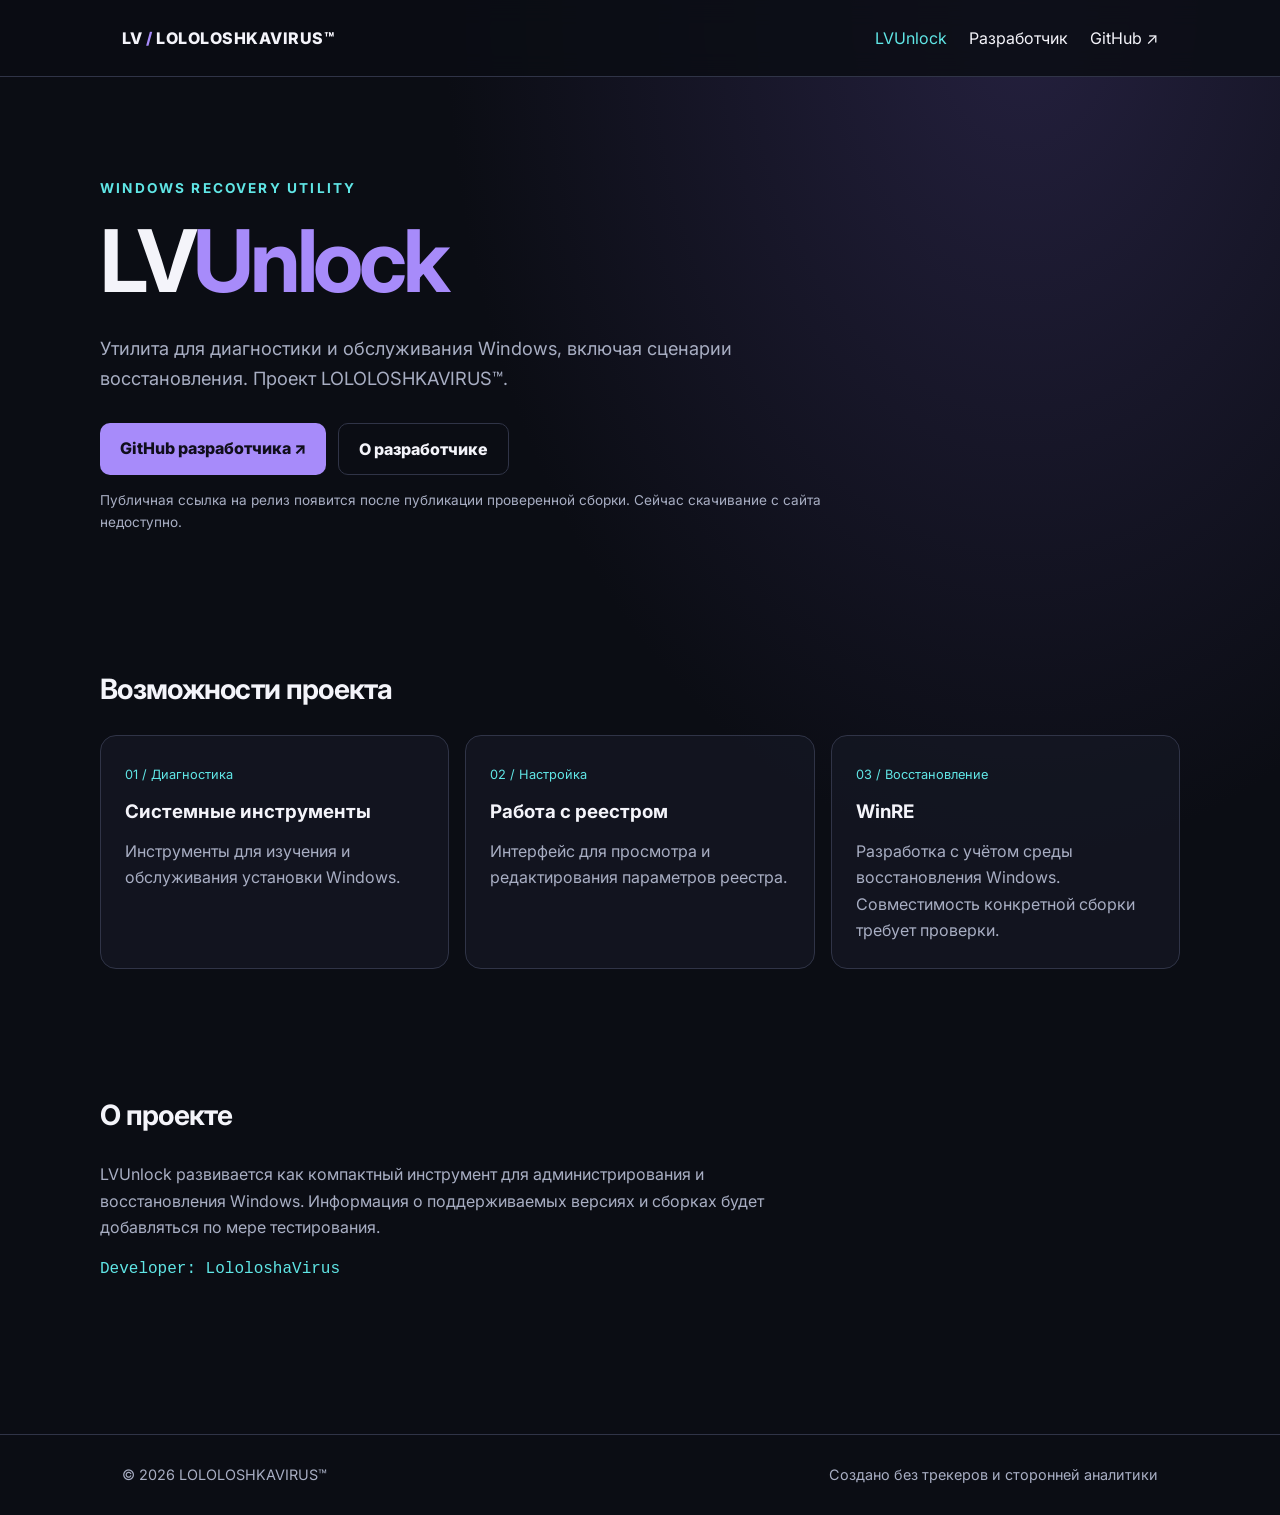
==== index.html @ 07892c02 "Add files via upload" ====
<!doctype html><html lang="ru"><head><meta charset="utf-8"><meta name="viewport" content="width=device-width,initial-scale=1"><meta name="theme-color" content="#0b0d14"><meta name="description" content="LOLOLOSHKAVIRUS — разработка программного обеспечения и LVUnlock"><title>LVUnlock — LOLOLOSHKAVIRUS™</title><link rel="stylesheet" href="./assets/style.css"></head><body><header class="top"><div class="wrap nav"><a class="brand" href="./index.html">LV<span> / </span>LOLOLOSHKAVIRUS™</a><nav aria-label="Основная навигация"><a href="./index.html" aria-current="page">LVUnlock</a><a href="./developer.html" >Разработчик</a><a href="https://github.com/lololoshkavirus" target="_blank" rel="noopener noreferrer">GitHub ↗</a></nav></div></header><main><section class="wrap hero"><div class="eyebrow">Windows recovery utility</div><h1>LV<span>Unlock</span></h1><p class="lead">Утилита для диагностики и обслуживания Windows, включая сценарии восстановления. Проект LOLOLOSHKAVIRUS™.</p><div class="actions"><a class="btn" href="https://github.com/lololoshkavirus" target="_blank" rel="noopener noreferrer">GitHub разработчика ↗</a><a class="btn secondary" href="./developer.html">О разработчике</a></div><p class="small">Публичная ссылка на релиз появится после публикации проверенной сборки. Сейчас скачивание с сайта недоступно.</p></section><section class="wrap section"><h2>Возможности проекта</h2><div class="grid"><article class="card"><span class="status">01 / Диагностика</span><h3>Системные инструменты</h3><p>Инструменты для изучения и обслуживания установки Windows.</p></article><article class="card"><span class="status">02 / Настройка</span><h3>Работа с реестром</h3><p>Интерфейс для просмотра и редактирования параметров реестра.</p></article><article class="card"><span class="status">03 / Восстановление</span><h3>WinRE</h3><p>Разработка с учётом среды восстановления Windows. Совместимость конкретной сборки требует проверки.</p></article></div></section><section class="wrap section"><h2>О проекте</h2><p>LVUnlock развивается как компактный инструмент для администрирования и восстановления Windows. Информация о поддерживаемых версиях и сборках будет добавляться по мере тестирования.</p><p class="code">Developer: LololoshaVirus</p></section></main><footer class="footer"><div class="wrap"><span>© <span id="year"></span> LOLOLOSHKAVIRUS™</span><span>Создано без трекеров и сторонней аналитики</span></div></footer><script>document.getElementById('year').textContent=new Date().getFullYear();</script></body></html>
---- assets/style.css ----
@import url('https://fonts.googleapis.com/css2?family=Inter:wght@400;500;600;700;800&display=swap');
:root{color-scheme:dark;--bg:#0b0d14;--panel:#151824;--line:#303447;--text:#f4f4fa;--muted:#a8aec3;--purple:#a78bfa;--cyan:#60e6e6}*{box-sizing:border-box}body{margin:0;background:radial-gradient(ellipse at 80% 0%,#24203e 0,transparent 40%),var(--bg);color:var(--text);font:16px/1.65 Inter,system-ui,sans-serif}a{color:inherit;text-decoration:none}a:hover{color:var(--cyan)}.wrap{max-width:1080px;margin:auto;padding:0 22px}.top{border-bottom:1px solid var(--line);background:#0b0d14dc;position:sticky;top:0;backdrop-filter:blur(12px);z-index:5}.nav{min-height:76px;display:flex;align-items:center;justify-content:space-between;gap:20px}.brand{font-weight:800;letter-spacing:.03em}.brand span{color:var(--purple)}nav{display:flex;gap:22px;flex-wrap:wrap}nav a[aria-current=page]{color:var(--cyan)}.hero{padding:100px 0 65px}.eyebrow{color:var(--cyan);font-size:.85rem;letter-spacing:.16em;text-transform:uppercase;font-weight:700}h1{font-size:clamp(2.7rem,7vw,5.4rem);line-height:1.08;letter-spacing:-.05em;margin:15px 0 25px}h1 span{color:var(--purple)}h2{font-size:1.75rem;letter-spacing:-.025em}p{color:var(--muted);max-width:730px}.lead{font-size:1.14rem}.actions{display:flex;gap:12px;flex-wrap:wrap;margin-top:30px}.btn{display:inline-block;padding:12px 20px;border-radius:10px;background:var(--purple);color:#100e1b;font-weight:800}.btn:hover{background:#c5b5ff;color:#100e1b}.btn.secondary{background:transparent;color:var(--text);border:1px solid var(--line)}.btn.secondary:hover{border-color:var(--cyan);color:var(--cyan)}.section{padding:30px 0 70px}.grid{display:grid;grid-template-columns:repeat(3,1fr);gap:16px}.card{background:#151824bb;border:1px solid var(--line);border-radius:16px;padding:24px}.card h3{margin:0 0 10px}.card p{margin:0}.status{display:inline-block;font-size:.8rem;color:var(--cyan);margin-bottom:12px}.footer{border-top:1px solid var(--line);padding:28px 0;margin-top:65px;color:var(--muted);font-size:.9rem}.footer .wrap{display:flex;justify-content:space-between;gap:20px;flex-wrap:wrap}.notfound{min-height:60vh;display:flex;flex-direction:column;justify-content:center}.notfound h1{font-size:clamp(6rem,18vw,12rem);margin:0;color:var(--purple)}.small{font-size:.85rem}.code{font-family:ui-monospace,monospace;color:var(--cyan)}@media(max-width:720px){.nav{align-items:flex-start;flex-direction:column;padding:17px 0;gap:8px}nav{gap:16px;font-size:.9rem}.hero{padding:70px 0 35px}.grid{grid-template-columns:1fr}}
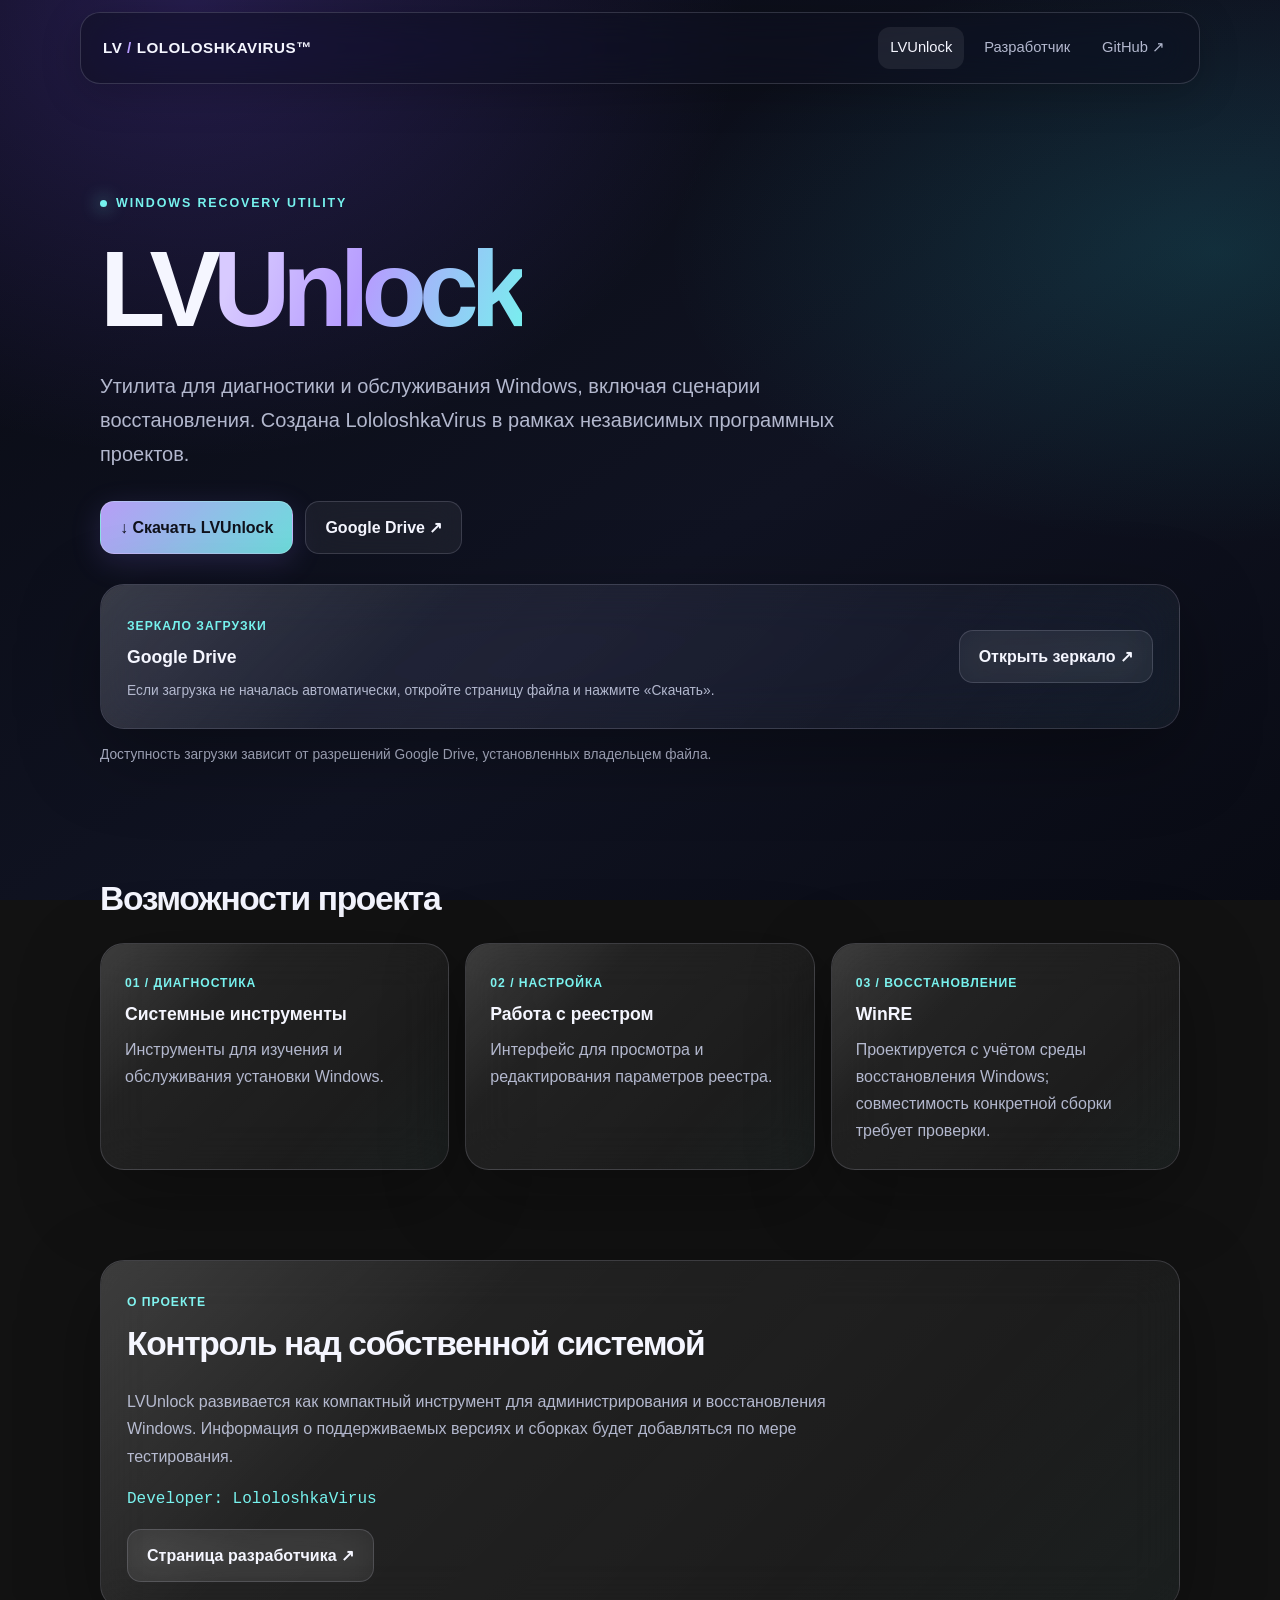
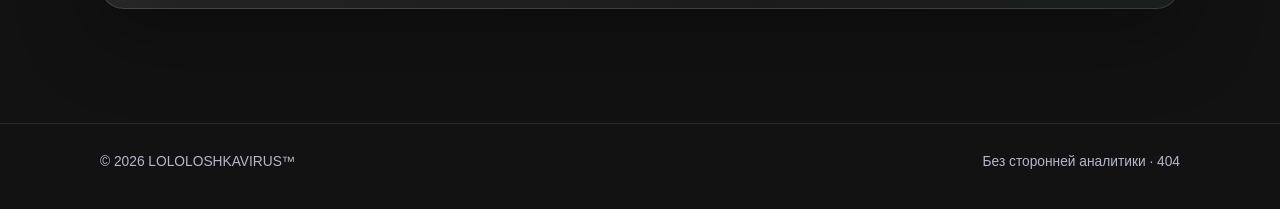
==== commit 585d7ff8: "Add files via upload" ====
--- a/index.html
+++ b/index.html
@@ -1 +1,9 @@
-<!doctype html><html lang="ru"><head><meta charset="utf-8"><meta name="viewport" content="width=device-width,initial-scale=1"><meta name="theme-color" content="#0b0d14"><meta name="description" content="LOLOLOSHKAVIRUS — разработка программного обеспечения и LVUnlock"><title>LVUnlock — LOLOLOSHKAVIRUS™</title><link rel="stylesheet" href="./assets/style.css"></head><body><header class="top"><div class="wrap nav"><a class="brand" href="./index.html">LV<span> / </span>LOLOLOSHKAVIRUS™</a><nav aria-label="Основная навигация"><a href="./index.html" aria-current="page">LVUnlock</a><a href="./developer.html" >Разработчик</a><a href="https://github.com/lololoshkavirus" target="_blank" rel="noopener noreferrer">GitHub ↗</a></nav></div></header><main><section class="wrap hero"><div class="eyebrow">Windows recovery utility</div><h1>LV<span>Unlock</span></h1><p class="lead">Утилита для диагностики и обслуживания Windows, включая сценарии восстановления. Проект LOLOLOSHKAVIRUS™.</p><div class="actions"><a class="btn" href="https://github.com/lololoshkavirus" target="_blank" rel="noopener noreferrer">GitHub разработчика ↗</a><a class="btn secondary" href="./developer.html">О разработчике</a></div><p class="small">Публичная ссылка на релиз появится после публикации проверенной сборки. Сейчас скачивание с сайта недоступно.</p></section><section class="wrap section"><h2>Возможности проекта</h2><div class="grid"><article class="card"><span class="status">01 / Диагностика</span><h3>Системные инструменты</h3><p>Инструменты для изучения и обслуживания установки Windows.</p></article><article class="card"><span class="status">02 / Настройка</span><h3>Работа с реестром</h3><p>Интерфейс для просмотра и редактирования параметров реестра.</p></article><article class="card"><span class="status">03 / Восстановление</span><h3>WinRE</h3><p>Разработка с учётом среды восстановления Windows. Совместимость конкретной сборки требует проверки.</p></article></div></section><section class="wrap section"><h2>О проекте</h2><p>LVUnlock развивается как компактный инструмент для администрирования и восстановления Windows. Информация о поддерживаемых версиях и сборках будет добавляться по мере тестирования.</p><p class="code">Developer: LololoshaVirus</p></section></main><footer class="footer"><div class="wrap"><span>© <span id="year"></span> LOLOLOSHKAVIRUS™</span><span>Создано без трекеров и сторонней аналитики</span></div></footer><script>document.getElementById('year').textContent=new Date().getFullYear();</script></body></html>+<!doctype html>
+<html lang="ru">
+<head><meta charset="utf-8"><meta name="viewport" content="width=device-width,initial-scale=1"><meta name="theme-color" content="#0b0d14"><meta name="description" content="LVUnlock — утилита для обслуживания и восстановления Windows от LololoshkaVirus."><title>LVUnlock — LOLOLOSHKAVIRUS™</title><link rel="stylesheet" href="./assets/style.css"></head>
+<body><header class="top"><div class="nav"><a class="brand" href="./index.html">LV <span>/</span> LOLOLOSHKAVIRUS™</a><nav aria-label="Основная навигация"><a href="./index.html" aria-current="page">LVUnlock</a><a href="./developer.html">Разработчик</a><a href="https://github.com/lololoshkavirus" target="_blank" rel="noopener noreferrer">GitHub ↗</a></nav></div></header>
+<main><section class="wrap hero"><div class="eyebrow">Windows recovery utility</div><h1>LV<span>Unlock</span></h1><p class="lead">Утилита для диагностики и обслуживания Windows, включая сценарии восстановления. Создана LololoshkaVirus в рамках независимых программных проектов.</p><div class="actions"><a class="btn" href="https://drive.google.com/uc?export=download&amp;id=1FEDxiDJfYw7G5qLEdzUA8zAziOUm-n4n" target="_blank" rel="noopener noreferrer">↓ Скачать LVUnlock</a><a class="btn secondary" href="https://drive.google.com/file/d/1FEDxiDJfYw7G5qLEdzUA8zAziOUm-n4n/view" target="_blank" rel="noopener noreferrer">Google Drive ↗</a></div>
+<div class="glass download-panel"><div><span class="status">Зеркало загрузки</span><h3>Google Drive</h3><p class="small">Если загрузка не началась автоматически, откройте страницу файла и нажмите «Скачать».</p></div><a class="btn secondary" href="https://drive.google.com/file/d/1FEDxiDJfYw7G5qLEdzUA8zAziOUm-n4n/view" target="_blank" rel="noopener noreferrer">Открыть зеркало ↗</a></div><p class="small" style="margin-top:14px">Доступность загрузки зависит от разрешений Google Drive, установленных владельцем файла.</p></section>
+<section class="wrap section"><h2>Возможности проекта</h2><div class="grid"><article class="card"><span class="status">01 / Диагностика</span><h3>Системные инструменты</h3><p>Инструменты для изучения и обслуживания установки Windows.</p></article><article class="card"><span class="status">02 / Настройка</span><h3>Работа с реестром</h3><p>Интерфейс для просмотра и редактирования параметров реестра.</p></article><article class="card"><span class="status">03 / Восстановление</span><h3>WinRE</h3><p>Проектируется с учётом среды восстановления Windows; совместимость конкретной сборки требует проверки.</p></article></div></section>
+<section class="wrap section"><div class="glass" style="padding:26px"><span class="status">О проекте</span><h2 style="margin-top:10px">Контроль над собственной системой</h2><p>LVUnlock развивается как компактный инструмент для администрирования и восстановления Windows. Информация о поддерживаемых версиях и сборках будет добавляться по мере тестирования.</p><p class="code">Developer: LololoshkaVirus</p><a class="btn secondary" href="./developer.html">Страница разработчика ↗</a></div></section></main>
+<footer class="footer"><div class="wrap"><span>© <span id="year"></span> LOLOLOSHKAVIRUS™</span><span>Без сторонней аналитики · <a href="./404.html">404</a></span></div></footer><script>document.getElementById('year').textContent=new Date().getFullYear();</script></body></html>
--- a/assets/style.css
+++ b/assets/style.css
@@ -1,2 +1 @@
-@import url('https://fonts.googleapis.com/css2?family=Inter:wght@400;500;600;700;800&display=swap');
-:root{color-scheme:dark;--bg:#0b0d14;--panel:#151824;--line:#303447;--text:#f4f4fa;--muted:#a8aec3;--purple:#a78bfa;--cyan:#60e6e6}*{box-sizing:border-box}body{margin:0;background:radial-gradient(ellipse at 80% 0%,#24203e 0,transparent 40%),var(--bg);color:var(--text);font:16px/1.65 Inter,system-ui,sans-serif}a{color:inherit;text-decoration:none}a:hover{color:var(--cyan)}.wrap{max-width:1080px;margin:auto;padding:0 22px}.top{border-bottom:1px solid var(--line);background:#0b0d14dc;position:sticky;top:0;backdrop-filter:blur(12px);z-index:5}.nav{min-height:76px;display:flex;align-items:center;justify-content:space-between;gap:20px}.brand{font-weight:800;letter-spacing:.03em}.brand span{color:var(--purple)}nav{display:flex;gap:22px;flex-wrap:wrap}nav a[aria-current=page]{color:var(--cyan)}.hero{padding:100px 0 65px}.eyebrow{color:var(--cyan);font-size:.85rem;letter-spacing:.16em;text-transform:uppercase;font-weight:700}h1{font-size:clamp(2.7rem,7vw,5.4rem);line-height:1.08;letter-spacing:-.05em;margin:15px 0 25px}h1 span{color:var(--purple)}h2{font-size:1.75rem;letter-spacing:-.025em}p{color:var(--muted);max-width:730px}.lead{font-size:1.14rem}.actions{display:flex;gap:12px;flex-wrap:wrap;margin-top:30px}.btn{display:inline-block;padding:12px 20px;border-radius:10px;background:var(--purple);color:#100e1b;font-weight:800}.btn:hover{background:#c5b5ff;color:#100e1b}.btn.secondary{background:transparent;color:var(--text);border:1px solid var(--line)}.btn.secondary:hover{border-color:var(--cyan);color:var(--cyan)}.section{padding:30px 0 70px}.grid{display:grid;grid-template-columns:repeat(3,1fr);gap:16px}.card{background:#151824bb;border:1px solid var(--line);border-radius:16px;padding:24px}.card h3{margin:0 0 10px}.card p{margin:0}.status{display:inline-block;font-size:.8rem;color:var(--cyan);margin-bottom:12px}.footer{border-top:1px solid var(--line);padding:28px 0;margin-top:65px;color:var(--muted);font-size:.9rem}.footer .wrap{display:flex;justify-content:space-between;gap:20px;flex-wrap:wrap}.notfound{min-height:60vh;display:flex;flex-direction:column;justify-content:center}.notfound h1{font-size:clamp(6rem,18vw,12rem);margin:0;color:var(--purple)}.small{font-size:.85rem}.code{font-family:ui-monospace,monospace;color:var(--cyan)}@media(max-width:720px){.nav{align-items:flex-start;flex-direction:column;padding:17px 0;gap:8px}nav{gap:16px;font-size:.9rem}.hero{padding:70px 0 35px}.grid{grid-template-columns:1fr}}+:root{color-scheme:dark;--bg:#080a12;--text:#f5f6ff;--muted:#b3b8ce;--purple:#b69cff;--cyan:#76f2ee;--glass:rgba(24,27,44,.52);--glass-strong:rgba(28,31,51,.72);--line:rgba(226,231,255,.16);--shadow:0 24px 80px rgba(0,0,0,.34)}*{box-sizing:border-box}html{scroll-behavior:smooth}body{margin:0;min-height:100vh;color:var(--text);font:16px/1.7 Inter,-apple-system,BlinkMacSystemFont,"Segoe UI",sans-serif;background:radial-gradient(ellipse at 15% 0%,rgba(127,83,255,.24),transparent 36%),radial-gradient(ellipse at 95% 28%,rgba(35,218,221,.14),transparent 32%),linear-gradient(145deg,#080a12,#101322 58%,#090b14);background-attachment:fixed}body:before{content:"";position:fixed;inset:0;pointer-events:none;opacity:.16;background-image:linear-gradient(rgba(255,255,255,.025) 1px,transparent 1px),linear-gradient(90deg,rgba(255,255,255,.025) 1px,transparent 1px);background-size:42px 42px;mask-image:linear-gradient(to bottom,black,transparent 80%)}a{color:inherit;text-decoration:none;transition:color .2s,transform .2s,border-color .2s,background .2s}a:hover{color:var(--cyan)}.wrap{width:min(1080px,100% - 36px);margin-inline:auto}.top{position:sticky;top:12px;z-index:10;width:min(1120px,100% - 24px);margin:12px auto 0;border:1px solid var(--line);border-radius:20px;background:rgba(14,16,29,.58);backdrop-filter:blur(26px) saturate(160%);-webkit-backdrop-filter:blur(26px) saturate(160%);box-shadow:0 10px 40px rgba(0,0,0,.2)}.nav{min-height:70px;display:flex;align-items:center;justify-content:space-between;gap:20px;padding:10px 22px}.brand{font-size:.95rem;font-weight:850;letter-spacing:.035em;white-space:nowrap}.brand span{color:var(--purple)}nav{display:flex;align-items:center;gap:8px;flex-wrap:wrap}nav a{padding:8px 12px;border-radius:12px;color:var(--muted);font-size:.92rem}nav a:hover,nav a[aria-current=page]{color:var(--text);background:rgba(255,255,255,.075)}.hero{padding:104px 0 72px}.eyebrow{display:inline-flex;align-items:center;gap:9px;color:var(--cyan);font-size:.78rem;font-weight:800;letter-spacing:.15em;text-transform:uppercase}.eyebrow:before{content:"";width:7px;height:7px;border-radius:50%;background:var(--cyan);box-shadow:0 0 18px var(--cyan)}h1{font-size:clamp(3.2rem,9vw,6.7rem);line-height:1.02;letter-spacing:-.075em;margin:20px 0 24px;font-weight:850}h1 span{background:linear-gradient(110deg,#d8caff 10%,var(--purple) 48%,var(--cyan));color:transparent;background-clip:text;-webkit-background-clip:text}h2{font-size:clamp(1.55rem,4vw,2.1rem);line-height:1.2;letter-spacing:-.04em;margin:0 0 24px}h3{line-height:1.3;margin:8px 0 10px;font-size:1.1rem}p{color:var(--muted);max-width:760px;margin:0 0 16px}.lead{font-size:clamp(1.05rem,2.3vw,1.25rem);max-width:750px}.actions{display:flex;gap:12px;flex-wrap:wrap;margin-top:30px}.btn{display:inline-flex;align-items:center;justify-content:center;gap:9px;min-height:48px;padding:12px 19px;border-radius:14px;border:1px solid rgba(255,255,255,.2);background:linear-gradient(130deg,rgba(190,164,255,.96),rgba(117,238,236,.92));color:#10121c;font-weight:850;box-shadow:0 8px 30px rgba(145,120,255,.18);transition:transform .2s,box-shadow .2s,filter .2s}.btn:hover{color:#080a12;transform:translateY(-2px);box-shadow:0 12px 34px rgba(105,227,232,.2);filter:brightness(1.06)}.btn.secondary{background:rgba(255,255,255,.055);color:var(--text);border-color:var(--line);box-shadow:none;backdrop-filter:blur(18px)}.btn.secondary:hover{border-color:rgba(118,242,238,.55);color:var(--cyan)}.section{padding:24px 0 66px}.glass,.card{background:linear-gradient(135deg,rgba(255,255,255,.095),rgba(255,255,255,.025));border:1px solid var(--line);border-radius:24px;backdrop-filter:blur(24px) saturate(140%);-webkit-backdrop-filter:blur(24px) saturate(140%);box-shadow:var(--shadow);position:relative;overflow:hidden}.glass:before,.card:before{content:"";position:absolute;inset:0;pointer-events:none;border-radius:inherit;background:linear-gradient(135deg,rgba(255,255,255,.1),transparent 30%,transparent 70%,rgba(118,242,238,.035))}.download-panel{padding:26px;margin-top:30px;display:flex;align-items:center;justify-content:space-between;gap:20px}.download-panel>*{position:relative}.download-panel p{margin:5px 0 0}.grid{display:grid;grid-template-columns:repeat(3,minmax(0,1fr));gap:16px}.card{padding:24px;transition:transform .22s,border-color .22s,background .22s}.card:hover{transform:translateY(-4px);border-color:rgba(182,156,255,.42);background:linear-gradient(135deg,rgba(255,255,255,.12),rgba(255,255,255,.035))}.card p{margin:0}.status{display:inline-block;font-size:.76rem;color:var(--cyan);letter-spacing:.08em;text-transform:uppercase;font-weight:800}.small{font-size:.86rem}.code{font-family:ui-monospace,SFMono-Regular,Consolas,monospace;color:var(--cyan);overflow-wrap:anywhere}.footer{margin-top:48px;padding:26px 0 36px;border-top:1px solid rgba(255,255,255,.1);color:var(--muted);font-size:.86rem}.footer .wrap{display:flex;justify-content:space-between;gap:16px;flex-wrap:wrap}.footer a{color:var(--muted)}.notfound{min-height:65vh;display:flex;flex-direction:column;justify-content:center;align-items:flex-start}.notfound h1{font-size:clamp(7rem,23vw,13rem);margin:0;letter-spacing:-.1em}.admin-list{display:grid;grid-template-columns:repeat(2,minmax(0,1fr));gap:14px}.admin-item{padding:20px;display:flex;flex-direction:column;align-items:flex-start;gap:10px}.admin-item p{font-size:.92rem}.admin-item .btn{margin-top:auto}.notice{padding:15px 18px;border-radius:16px;border:1px solid rgba(118,242,238,.25);background:rgba(118,242,238,.07);color:#d7ffff}.notice strong{color:var(--cyan)}.footer .admin-link{opacity:.55}.footer .admin-link:hover{opacity:1}@media(max-width:720px){.wrap{width:min(100% - 28px,1080px)}.top{top:7px;width:calc(100% - 14px);margin-top:7px;border-radius:17px}.nav{align-items:flex-start;flex-direction:column;gap:8px;padding:14px}.brand{white-space:normal}nav{gap:4px}nav a{padding:7px 9px;font-size:.86rem}.hero{padding:76px 0 48px}.grid,.admin-list{grid-template-columns:1fr}.download-panel{align-items:flex-start;flex-direction:column;padding:21px}.section{padding-bottom:45px}.footer .wrap{flex-direction:column;gap:6px}}@media(prefers-reduced-motion:reduce){*,*:before,*:after{scroll-behavior:auto!important;transition:none!important;animation:none!important}}
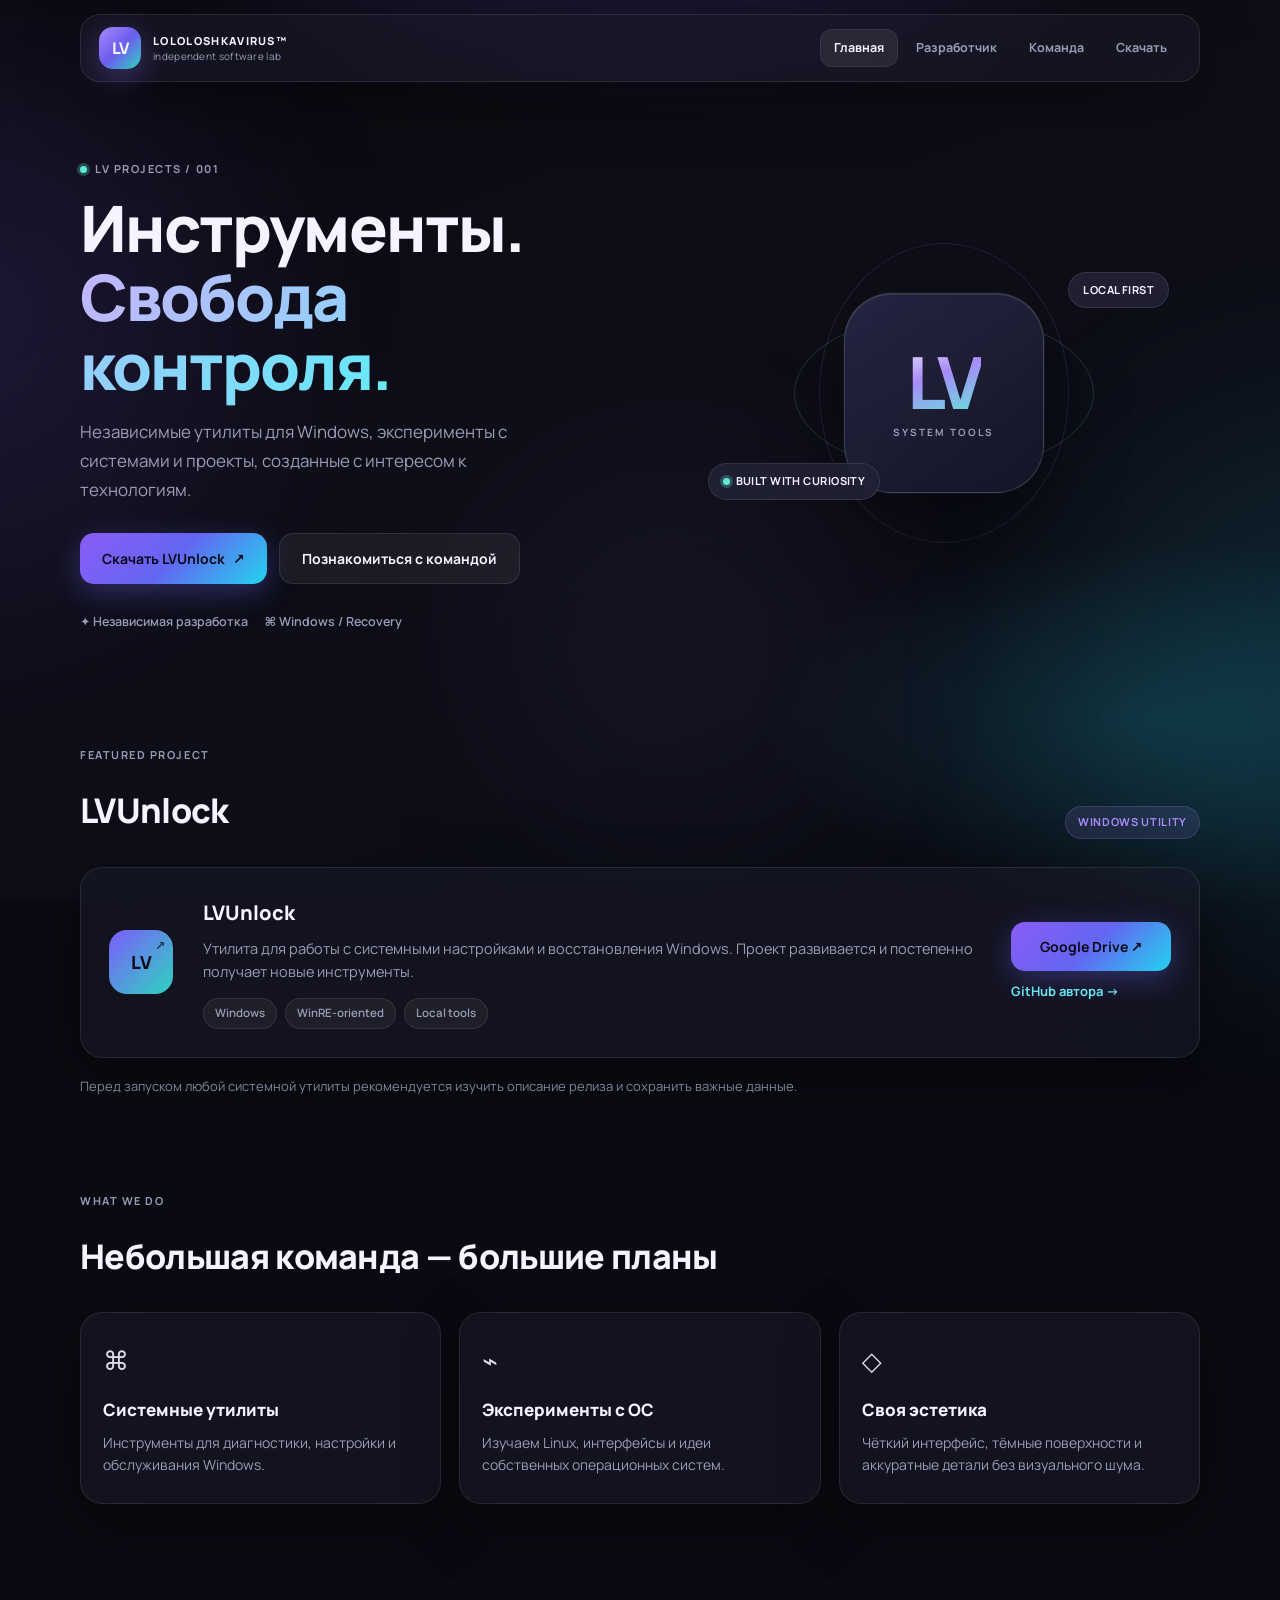
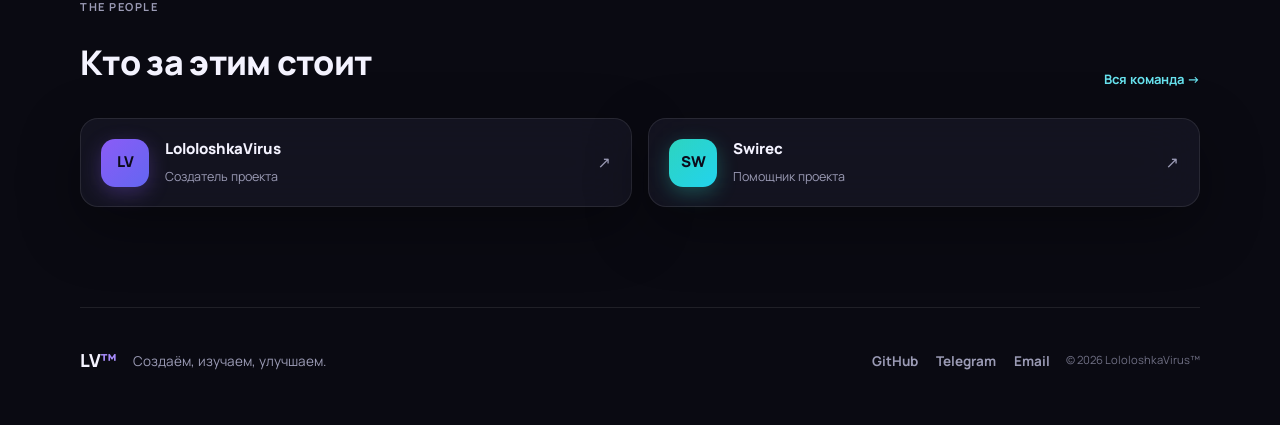
==== commit 2224468d: "Add files via upload" ====
--- a/index.html
+++ b/index.html
@@ -1,9 +1,155 @@
 <!doctype html>
 <html lang="ru">
-<head><meta charset="utf-8"><meta name="viewport" content="width=device-width,initial-scale=1"><meta name="theme-color" content="#0b0d14"><meta name="description" content="LVUnlock — утилита для обслуживания и восстановления Windows от LololoshkaVirus."><title>LVUnlock — LOLOLOSHKAVIRUS™</title><link rel="stylesheet" href="./assets/style.css"></head>
-<body><header class="top"><div class="nav"><a class="brand" href="./index.html">LV <span>/</span> LOLOLOSHKAVIRUS™</a><nav aria-label="Основная навигация"><a href="./index.html" aria-current="page">LVUnlock</a><a href="./developer.html">Разработчик</a><a href="https://github.com/lololoshkavirus" target="_blank" rel="noopener noreferrer">GitHub ↗</a></nav></div></header>
-<main><section class="wrap hero"><div class="eyebrow">Windows recovery utility</div><h1>LV<span>Unlock</span></h1><p class="lead">Утилита для диагностики и обслуживания Windows, включая сценарии восстановления. Создана LololoshkaVirus в рамках независимых программных проектов.</p><div class="actions"><a class="btn" href="https://drive.google.com/uc?export=download&amp;id=1FEDxiDJfYw7G5qLEdzUA8zAziOUm-n4n" target="_blank" rel="noopener noreferrer">↓ Скачать LVUnlock</a><a class="btn secondary" href="https://drive.google.com/file/d/1FEDxiDJfYw7G5qLEdzUA8zAziOUm-n4n/view" target="_blank" rel="noopener noreferrer">Google Drive ↗</a></div>
-<div class="glass download-panel"><div><span class="status">Зеркало загрузки</span><h3>Google Drive</h3><p class="small">Если загрузка не началась автоматически, откройте страницу файла и нажмите «Скачать».</p></div><a class="btn secondary" href="https://drive.google.com/file/d/1FEDxiDJfYw7G5qLEdzUA8zAziOUm-n4n/view" target="_blank" rel="noopener noreferrer">Открыть зеркало ↗</a></div><p class="small" style="margin-top:14px">Доступность загрузки зависит от разрешений Google Drive, установленных владельцем файла.</p></section>
-<section class="wrap section"><h2>Возможности проекта</h2><div class="grid"><article class="card"><span class="status">01 / Диагностика</span><h3>Системные инструменты</h3><p>Инструменты для изучения и обслуживания установки Windows.</p></article><article class="card"><span class="status">02 / Настройка</span><h3>Работа с реестром</h3><p>Интерфейс для просмотра и редактирования параметров реестра.</p></article><article class="card"><span class="status">03 / Восстановление</span><h3>WinRE</h3><p>Проектируется с учётом среды восстановления Windows; совместимость конкретной сборки требует проверки.</p></article></div></section>
-<section class="wrap section"><div class="glass" style="padding:26px"><span class="status">О проекте</span><h2 style="margin-top:10px">Контроль над собственной системой</h2><p>LVUnlock развивается как компактный инструмент для администрирования и восстановления Windows. Информация о поддерживаемых версиях и сборках будет добавляться по мере тестирования.</p><p class="code">Developer: LololoshkaVirus</p><a class="btn secondary" href="./developer.html">Страница разработчика ↗</a></div></section></main>
-<footer class="footer"><div class="wrap"><span>© <span id="year"></span> LOLOLOSHKAVIRUS™</span><span>Без сторонней аналитики · <a href="./404.html">404</a></span></div></footer><script>document.getElementById('year').textContent=new Date().getFullYear();</script></body></html>
+<head>
+  <meta charset="utf-8">
+  <meta name="viewport" content="width=device-width, initial-scale=1">
+  <meta name="theme-color" content="#0a0a12">
+  <meta name="description" content="LVUnlock — проект LololoshkaVirus. Инструменты восстановления и администрирования Windows.">
+  <title>LVUnlock — LololoshkaVirus™</title>
+  <link rel="icon" href="./assets/favicon.svg" type="image/svg+xml">
+  <link rel="stylesheet" href="./assets/style.css">
+  <script src="./assets/main.js" defer></script>
+</head>
+<body>
+  <div class="ambient ambient-one"></div>
+  <div class="ambient ambient-two"></div>
+  <div class="ambient ambient-three"></div>
+
+  <header class="site-header glass">
+    <a class="brand" href="./index.html" aria-label="LololoshkaVirus — главная">
+      <span class="brand-mark">LV</span>
+      <span class="brand-copy">
+        <strong>LOLOLOSHKAVIRUS™</strong>
+        <small>independent software lab</small>
+      </span>
+    </a>
+    <button class="menu-toggle" aria-label="Открыть меню" aria-expanded="false">☰</button>
+    <nav class="nav">
+      <a class="active" href="./index.html">Главная</a>
+      <a href="./developer.html">Разработчик</a>
+      <a href="./team.html">Команда</a>
+      <a href="#download">Скачать</a>
+    </nav>
+  </header>
+
+  <main>
+    <section class="hero section-wrap">
+      <div class="hero-copy">
+        <div class="eyebrow"><span class="status-dot"></span> LV PROJECTS / 001</div>
+        <h1>Инструменты.<br><span class="gradient-text">Свобода контроля.</span></h1>
+        <p class="lead">Независимые утилиты для Windows, эксперименты с системами и проекты, созданные с интересом к технологиям.</p>
+        <div class="hero-actions">
+          <a class="button button-primary" href="#download">Скачать LVUnlock <span>↗</span></a>
+          <a class="button button-quiet" href="./team.html">Познакомиться с командой</a>
+        </div>
+        <div class="hero-meta">
+          <span>✦ Независимая разработка</span>
+          <span>⌘ Windows / Recovery</span>
+        </div>
+      </div>
+      <div class="hero-art" aria-label="Декоративная иллюстрация LV">
+        <div class="orbit orbit-a"></div>
+        <div class="orbit orbit-b"></div>
+        <div class="glass-core">
+          <span class="core-lv">LV</span>
+          <span class="core-caption">SYSTEM TOOLS</span>
+        </div>
+        <div class="floating-chip chip-top">LOCAL FIRST</div>
+        <div class="floating-chip chip-bottom"><span class="status-dot"></span> BUILT WITH CURIOSITY</div>
+      </div>
+    </section>
+
+    <section class="section-wrap reveal" id="download">
+      <div class="section-heading">
+        <div>
+          <div class="eyebrow">FEATURED PROJECT</div>
+          <h2>LVUnlock</h2>
+        </div>
+        <span class="pill">Windows utility</span>
+      </div>
+      <div class="project-card glass">
+        <div class="project-icon">LV<span>↗</span></div>
+        <div class="project-info">
+          <h3>LVUnlock</h3>
+          <p>Утилита для работы с системными настройками и восстановления Windows. Проект развивается и постепенно получает новые инструменты.</p>
+          <div class="tag-list">
+            <span>Windows</span>
+            <span>WinRE-oriented</span>
+            <span>Local tools</span>
+          </div>
+        </div>
+        <div class="project-actions">
+          <a class="button button-primary" href="https://drive.google.com/file/d/1FEDxiDJfYw7G5qLEdzUA8zAziOUm-n4n/view?usp=drive_link" target="_blank" rel="noopener noreferrer">Google Drive ↗</a>
+          <a class="text-link" href="https://github.com/lololoshkavirus" target="_blank" rel="noopener noreferrer">GitHub автора →</a>
+        </div>
+      </div>
+      <p class="small-note">Перед запуском любой системной утилиты рекомендуется изучить описание релиза и сохранить важные данные.</p>
+    </section>
+
+    <section class="section-wrap reveal">
+      <div class="section-heading">
+        <div>
+          <div class="eyebrow">WHAT WE DO</div>
+          <h2>Небольшая команда — большие планы</h2>
+        </div>
+      </div>
+      <div class="feature-grid">
+        <article class="feature-card glass">
+          <div class="feature-symbol">⌘</div>
+          <h3>Системные утилиты</h3>
+          <p>Инструменты для диагностики, настройки и обслуживания Windows.</p>
+        </article>
+        <article class="feature-card glass">
+          <div class="feature-symbol">⌁</div>
+          <h3>Эксперименты с ОС</h3>
+          <p>Изучаем Linux, интерфейсы и идеи собственных операционных систем.</p>
+        </article>
+        <article class="feature-card glass">
+          <div class="feature-symbol">◇</div>
+          <h3>Своя эстетика</h3>
+          <p>Чёткий интерфейс, тёмные поверхности и аккуратные детали без визуального шума.</p>
+        </article>
+      </div>
+    </section>
+
+    <section class="section-wrap team-preview reveal">
+      <div class="section-heading">
+        <div>
+          <div class="eyebrow">THE PEOPLE</div>
+          <h2>Кто за этим стоит</h2>
+        </div>
+        <a class="text-link" href="./team.html">Вся команда →</a>
+      </div>
+      <div class="people-grid">
+        <a class="person-card glass" href="./team/lololoshkavirus.html">
+          <span class="avatar avatar-purple">LV</span>
+          <span>
+            <strong>LololoshkaVirus</strong>
+            <small>Создатель проекта</small>
+          </span>
+          <span class="person-arrow">↗</span>
+        </a>
+        <a class="person-card glass" href="./team/swirec.html">
+          <span class="avatar avatar-cyan">SW</span>
+          <span>
+            <strong>Swirec</strong>
+            <small>Помощник проекта</small>
+          </span>
+          <span class="person-arrow">↗</span>
+        </a>
+      </div>
+    </section>
+  </main>
+
+  <footer class="site-footer section-wrap">
+    <a class="footer-brand" href="./index.html">LV<span>™</span></a>
+    <p>Создаём, изучаем, улучшаем.</p>
+    <div class="footer-links">
+      <a href="https://github.com/lololoshkavirus" target="_blank" rel="noopener noreferrer">GitHub</a>
+      <a href="https://t.me/LololoshaVirusTM" target="_blank" rel="noopener noreferrer">Telegram</a>
+      <a href="mailto:lololoshkavirus@gmail.com">Email</a>
+    </div>
+    <small>© <span data-year>2026</span> LololoshkaVirus™</small>
+  </footer>
+</body>
+</html>
--- a/assets/style.css
+++ b/assets/style.css
@@ -1 +1,1056 @@
-:root{color-scheme:dark;--bg:#080a12;--text:#f5f6ff;--muted:#b3b8ce;--purple:#b69cff;--cyan:#76f2ee;--glass:rgba(24,27,44,.52);--glass-strong:rgba(28,31,51,.72);--line:rgba(226,231,255,.16);--shadow:0 24px 80px rgba(0,0,0,.34)}*{box-sizing:border-box}html{scroll-behavior:smooth}body{margin:0;min-height:100vh;color:var(--text);font:16px/1.7 Inter,-apple-system,BlinkMacSystemFont,"Segoe UI",sans-serif;background:radial-gradient(ellipse at 15% 0%,rgba(127,83,255,.24),transparent 36%),radial-gradient(ellipse at 95% 28%,rgba(35,218,221,.14),transparent 32%),linear-gradient(145deg,#080a12,#101322 58%,#090b14);background-attachment:fixed}body:before{content:"";position:fixed;inset:0;pointer-events:none;opacity:.16;background-image:linear-gradient(rgba(255,255,255,.025) 1px,transparent 1px),linear-gradient(90deg,rgba(255,255,255,.025) 1px,transparent 1px);background-size:42px 42px;mask-image:linear-gradient(to bottom,black,transparent 80%)}a{color:inherit;text-decoration:none;transition:color .2s,transform .2s,border-color .2s,background .2s}a:hover{color:var(--cyan)}.wrap{width:min(1080px,100% - 36px);margin-inline:auto}.top{position:sticky;top:12px;z-index:10;width:min(1120px,100% - 24px);margin:12px auto 0;border:1px solid var(--line);border-radius:20px;background:rgba(14,16,29,.58);backdrop-filter:blur(26px) saturate(160%);-webkit-backdrop-filter:blur(26px) saturate(160%);box-shadow:0 10px 40px rgba(0,0,0,.2)}.nav{min-height:70px;display:flex;align-items:center;justify-content:space-between;gap:20px;padding:10px 22px}.brand{font-size:.95rem;font-weight:850;letter-spacing:.035em;white-space:nowrap}.brand span{color:var(--purple)}nav{display:flex;align-items:center;gap:8px;flex-wrap:wrap}nav a{padding:8px 12px;border-radius:12px;color:var(--muted);font-size:.92rem}nav a:hover,nav a[aria-current=page]{color:var(--text);background:rgba(255,255,255,.075)}.hero{padding:104px 0 72px}.eyebrow{display:inline-flex;align-items:center;gap:9px;color:var(--cyan);font-size:.78rem;font-weight:800;letter-spacing:.15em;text-transform:uppercase}.eyebrow:before{content:"";width:7px;height:7px;border-radius:50%;background:var(--cyan);box-shadow:0 0 18px var(--cyan)}h1{font-size:clamp(3.2rem,9vw,6.7rem);line-height:1.02;letter-spacing:-.075em;margin:20px 0 24px;font-weight:850}h1 span{background:linear-gradient(110deg,#d8caff 10%,var(--purple) 48%,var(--cyan));color:transparent;background-clip:text;-webkit-background-clip:text}h2{font-size:clamp(1.55rem,4vw,2.1rem);line-height:1.2;letter-spacing:-.04em;margin:0 0 24px}h3{line-height:1.3;margin:8px 0 10px;font-size:1.1rem}p{color:var(--muted);max-width:760px;margin:0 0 16px}.lead{font-size:clamp(1.05rem,2.3vw,1.25rem);max-width:750px}.actions{display:flex;gap:12px;flex-wrap:wrap;margin-top:30px}.btn{display:inline-flex;align-items:center;justify-content:center;gap:9px;min-height:48px;padding:12px 19px;border-radius:14px;border:1px solid rgba(255,255,255,.2);background:linear-gradient(130deg,rgba(190,164,255,.96),rgba(117,238,236,.92));color:#10121c;font-weight:850;box-shadow:0 8px 30px rgba(145,120,255,.18);transition:transform .2s,box-shadow .2s,filter .2s}.btn:hover{color:#080a12;transform:translateY(-2px);box-shadow:0 12px 34px rgba(105,227,232,.2);filter:brightness(1.06)}.btn.secondary{background:rgba(255,255,255,.055);color:var(--text);border-color:var(--line);box-shadow:none;backdrop-filter:blur(18px)}.btn.secondary:hover{border-color:rgba(118,242,238,.55);color:var(--cyan)}.section{padding:24px 0 66px}.glass,.card{background:linear-gradient(135deg,rgba(255,255,255,.095),rgba(255,255,255,.025));border:1px solid var(--line);border-radius:24px;backdrop-filter:blur(24px) saturate(140%);-webkit-backdrop-filter:blur(24px) saturate(140%);box-shadow:var(--shadow);position:relative;overflow:hidden}.glass:before,.card:before{content:"";position:absolute;inset:0;pointer-events:none;border-radius:inherit;background:linear-gradient(135deg,rgba(255,255,255,.1),transparent 30%,transparent 70%,rgba(118,242,238,.035))}.download-panel{padding:26px;margin-top:30px;display:flex;align-items:center;justify-content:space-between;gap:20px}.download-panel>*{position:relative}.download-panel p{margin:5px 0 0}.grid{display:grid;grid-template-columns:repeat(3,minmax(0,1fr));gap:16px}.card{padding:24px;transition:transform .22s,border-color .22s,background .22s}.card:hover{transform:translateY(-4px);border-color:rgba(182,156,255,.42);background:linear-gradient(135deg,rgba(255,255,255,.12),rgba(255,255,255,.035))}.card p{margin:0}.status{display:inline-block;font-size:.76rem;color:var(--cyan);letter-spacing:.08em;text-transform:uppercase;font-weight:800}.small{font-size:.86rem}.code{font-family:ui-monospace,SFMono-Regular,Consolas,monospace;color:var(--cyan);overflow-wrap:anywhere}.footer{margin-top:48px;padding:26px 0 36px;border-top:1px solid rgba(255,255,255,.1);color:var(--muted);font-size:.86rem}.footer .wrap{display:flex;justify-content:space-between;gap:16px;flex-wrap:wrap}.footer a{color:var(--muted)}.notfound{min-height:65vh;display:flex;flex-direction:column;justify-content:center;align-items:flex-start}.notfound h1{font-size:clamp(7rem,23vw,13rem);margin:0;letter-spacing:-.1em}.admin-list{display:grid;grid-template-columns:repeat(2,minmax(0,1fr));gap:14px}.admin-item{padding:20px;display:flex;flex-direction:column;align-items:flex-start;gap:10px}.admin-item p{font-size:.92rem}.admin-item .btn{margin-top:auto}.notice{padding:15px 18px;border-radius:16px;border:1px solid rgba(118,242,238,.25);background:rgba(118,242,238,.07);color:#d7ffff}.notice strong{color:var(--cyan)}.footer .admin-link{opacity:.55}.footer .admin-link:hover{opacity:1}@media(max-width:720px){.wrap{width:min(100% - 28px,1080px)}.top{top:7px;width:calc(100% - 14px);margin-top:7px;border-radius:17px}.nav{align-items:flex-start;flex-direction:column;gap:8px;padding:14px}.brand{white-space:normal}nav{gap:4px}nav a{padding:7px 9px;font-size:.86rem}.hero{padding:76px 0 48px}.grid,.admin-list{grid-template-columns:1fr}.download-panel{align-items:flex-start;flex-direction:column;padding:21px}.section{padding-bottom:45px}.footer .wrap{flex-direction:column;gap:6px}}@media(prefers-reduced-motion:reduce){*,*:before,*:after{scroll-behavior:auto!important;transition:none!important;animation:none!important}}
+@import url('https://fonts.googleapis.com/css2?family=Manrope:wght@400;500;600;700;800&display=swap');
+
+:root {
+  color-scheme: dark;
+  --bg: #0a0a12;
+  --surface: rgba(28, 28, 45, 0.55);
+  --surface-strong: rgba(36, 36, 56, 0.82);
+  --line: rgba(255, 255, 255, 0.09);
+  --line-strong: rgba(255, 255, 255, 0.16);
+  --text: #f4f3ff;
+  --muted: #9b9bb5;
+  --purple: #a78bfa;
+  --purple-deep: #7c5cfc;
+  --cyan: #5eead4;
+  --cyan-soft: #68e3ef;
+  --radius: 22px;
+  --max: 1120px;
+  --ease: cubic-bezier(0.22, 1, 0.36, 1);
+  --shadow: 0 20px 60px rgba(0, 0, 0, 0.35);
+}
+
+*, *::before, *::after { box-sizing: border-box; }
+
+html {
+  scroll-behavior: smooth;
+  scroll-padding-top: 100px;
+}
+
+body {
+  margin: 0;
+  background: var(--bg);
+  color: var(--text);
+  font-family: Manrope, Inter, system-ui, -apple-system, Segoe UI, Arial, sans-serif;
+  line-height: 1.65;
+  min-height: 100vh;
+  overflow-x: hidden;
+  -webkit-font-smoothing: antialiased;
+}
+
+body::before {
+  content: "";
+  position: fixed;
+  inset: 0;
+  z-index: -3;
+  background:
+    radial-gradient(ellipse 80% 50% at 50% -15%, #2a2150 0%, transparent 55%),
+    radial-gradient(ellipse 60% 40% at 90% 80%, #0f2a35 0%, transparent 50%),
+    linear-gradient(160deg, #09090f 0%, #0e0e18 45%, #0a0c14 100%);
+}
+
+a { color: inherit; text-decoration: none; }
+button, a { -webkit-tap-highlight-color: transparent; }
+a:focus-visible, button:focus-visible {
+  outline: 2px solid var(--cyan);
+  outline-offset: 4px;
+}
+
+/* Ambient orbs */
+.ambient {
+  position: fixed;
+  width: 480px;
+  height: 480px;
+  border-radius: 50%;
+  filter: blur(120px);
+  opacity: 0.14;
+  pointer-events: none;
+  z-index: -1;
+  animation: ambient-float 18s ease-in-out infinite alternate;
+}
+.ambient-one { background: #8b5cf6; top: 8%; left: -280px; }
+.ambient-two { background: #22d3ee; right: -300px; top: 50%; animation-delay: -6s; }
+.ambient-three {
+  background: #a78bfa;
+  width: 320px;
+  height: 320px;
+  bottom: 10%;
+  left: 40%;
+  opacity: 0.08;
+  animation-delay: -12s;
+}
+
+@keyframes ambient-float {
+  0% { transform: translate(0, 0) scale(1); }
+  100% { transform: translate(30px, -40px) scale(1.08); }
+}
+
+/* Glass */
+.glass {
+  background: var(--surface);
+  border: 1px solid var(--line);
+  backdrop-filter: blur(28px);
+  -webkit-backdrop-filter: blur(28px);
+  box-shadow: var(--shadow);
+  transition: border-color 0.3s var(--ease), transform 0.35s var(--ease), box-shadow 0.35s var(--ease);
+}
+
+/* Header */
+.site-header {
+  position: sticky;
+  top: 14px;
+  z-index: 50;
+  width: min(calc(100% - 32px), var(--max));
+  margin: 14px auto 0;
+  min-height: 68px;
+  padding: 10px 18px;
+  border-radius: 20px;
+  display: flex;
+  align-items: center;
+  justify-content: space-between;
+  gap: 16px;
+  animation: header-in 0.7s var(--ease) both;
+}
+
+@keyframes header-in {
+  from { opacity: 0; transform: translateY(-16px); }
+  to { opacity: 1; transform: translateY(0); }
+}
+
+.brand {
+  display: flex;
+  align-items: center;
+  gap: 12px;
+  min-width: 0;
+}
+
+.brand-mark {
+  display: grid;
+  place-items: center;
+  width: 42px;
+  height: 42px;
+  border-radius: 14px;
+  background: linear-gradient(135deg, #a78bfa 0%, #6d5cef 50%, #2dd4bf 100%);
+  font-weight: 800;
+  font-size: 16px;
+  letter-spacing: -0.5px;
+  box-shadow: 0 8px 28px rgba(139, 108, 244, 0.35);
+  transition: transform 0.3s var(--ease), box-shadow 0.3s var(--ease);
+}
+
+.brand:hover .brand-mark {
+  transform: scale(1.06) rotate(-3deg);
+  box-shadow: 0 10px 32px rgba(139, 108, 244, 0.5);
+}
+
+.brand-copy {
+  display: flex;
+  flex-direction: column;
+  line-height: 1.2;
+}
+
+.brand-copy strong {
+  font-size: 11px;
+  letter-spacing: 0.12em;
+  font-weight: 800;
+}
+
+.brand-copy small {
+  font-size: 10px;
+  color: var(--muted);
+  margin-top: 3px;
+  letter-spacing: 0.03em;
+}
+
+.nav {
+  display: flex;
+  align-items: center;
+  gap: 4px;
+}
+
+.nav a {
+  font-size: 12.5px;
+  font-weight: 700;
+  color: var(--muted);
+  padding: 9px 14px;
+  border-radius: 12px;
+  transition: color 0.2s, background 0.2s, transform 0.2s;
+}
+
+.nav a:hover {
+  color: var(--text);
+  background: rgba(255, 255, 255, 0.06);
+}
+
+.nav a.active {
+  color: var(--text);
+  background: rgba(255, 255, 255, 0.08);
+  box-shadow: inset 0 0 0 1px rgba(255, 255, 255, 0.06);
+}
+
+.menu-toggle {
+  display: none;
+  background: transparent;
+  border: none;
+  color: var(--text);
+  font-size: 22px;
+  cursor: pointer;
+  padding: 8px 10px;
+  border-radius: 10px;
+  line-height: 1;
+}
+
+/* Layout */
+.section-wrap {
+  width: min(calc(100% - 40px), var(--max));
+  margin-left: auto;
+  margin-right: auto;
+}
+
+.section-wrap + .section-wrap {
+  margin-top: 88px;
+}
+
+.page-main {
+  padding-top: 56px;
+  padding-bottom: 40px;
+}
+
+/* Hero */
+.hero {
+  display: grid;
+  grid-template-columns: 1.05fr 0.95fr;
+  gap: 40px;
+  align-items: center;
+  padding-top: 72px;
+  padding-bottom: 20px;
+}
+
+.hero-copy {
+  animation: fade-up 0.8s var(--ease) 0.1s both;
+}
+
+.eyebrow {
+  display: inline-flex;
+  align-items: center;
+  gap: 8px;
+  font-size: 11px;
+  font-weight: 700;
+  letter-spacing: 0.14em;
+  text-transform: uppercase;
+  color: var(--muted);
+  margin-bottom: 14px;
+}
+
+.status-dot {
+  width: 7px;
+  height: 7px;
+  border-radius: 50%;
+  background: var(--cyan);
+  box-shadow: 0 0 0 3px rgba(94, 234, 212, 0.25);
+  animation: pulse-dot 2.2s ease-in-out infinite;
+}
+
+@keyframes pulse-dot {
+  0%, 100% { opacity: 1; transform: scale(1); }
+  50% { opacity: 0.7; transform: scale(0.85); }
+}
+
+.hero h1 {
+  font-size: clamp(42px, 6.2vw, 64px);
+  font-weight: 800;
+  line-height: 1.08;
+  letter-spacing: -0.03em;
+  margin: 0 0 18px;
+}
+
+.gradient-text {
+  background: linear-gradient(120deg, #c4b5fd 0%, #67e8f9 50%, #a78bfa 100%);
+  background-size: 200% auto;
+  -webkit-background-clip: text;
+  background-clip: text;
+  color: transparent;
+  animation: gradient-shift 6s ease infinite;
+}
+
+@keyframes gradient-shift {
+  0%, 100% { background-position: 0% center; }
+  50% { background-position: 100% center; }
+}
+
+.lead {
+  font-size: 17px;
+  color: var(--muted);
+  max-width: 460px;
+  margin: 0 0 28px;
+  line-height: 1.7;
+}
+
+.page-lead { max-width: 520px; }
+
+.hero-actions {
+  display: flex;
+  flex-wrap: wrap;
+  gap: 12px;
+  margin-bottom: 28px;
+}
+
+.button {
+  display: inline-flex;
+  align-items: center;
+  justify-content: center;
+  gap: 8px;
+  padding: 13px 22px;
+  border-radius: 14px;
+  font-size: 14px;
+  font-weight: 700;
+  border: none;
+  cursor: pointer;
+  transition: transform 0.25s var(--ease), box-shadow 0.25s var(--ease), background 0.25s;
+}
+
+.button-primary {
+  background: linear-gradient(135deg, #8b5cf6, #6366f1 50%, #22d3ee);
+  color: #0c0a1a;
+  box-shadow: 0 8px 28px rgba(99, 102, 241, 0.35);
+}
+
+.button-primary:hover {
+  transform: translateY(-2px);
+  box-shadow: 0 12px 36px rgba(99, 102, 241, 0.5);
+}
+
+.button-quiet {
+  background: rgba(255, 255, 255, 0.06);
+  color: var(--text);
+  border: 1px solid var(--line);
+}
+
+.button-quiet:hover {
+  background: rgba(255, 255, 255, 0.1);
+  transform: translateY(-2px);
+}
+
+.button-full { width: 100%; }
+
+.hero-meta {
+  display: flex;
+  flex-wrap: wrap;
+  gap: 16px;
+  font-size: 12.5px;
+  color: var(--muted);
+  font-weight: 600;
+}
+
+.hero-meta span {
+  display: inline-flex;
+  align-items: center;
+  gap: 6px;
+}
+
+/* Hero art */
+.hero-art {
+  position: relative;
+  height: 380px;
+  display: grid;
+  place-items: center;
+  animation: fade-up 0.9s var(--ease) 0.25s both;
+}
+
+.orbit {
+  position: absolute;
+  border: 1px solid rgba(167, 139, 250, 0.2);
+  border-radius: 50%;
+  animation: orbit-spin 28s linear infinite;
+}
+
+.orbit-a {
+  width: 300px;
+  height: 160px;
+  border-color: rgba(94, 234, 212, 0.18);
+}
+
+.orbit-b {
+  width: 250px;
+  height: 300px;
+  animation-direction: reverse;
+  animation-duration: 36s;
+  border-color: rgba(167, 139, 250, 0.15);
+}
+
+@keyframes orbit-spin {
+  from { transform: rotate(0deg); }
+  to { transform: rotate(360deg); }
+}
+
+.glass-core {
+  position: relative;
+  z-index: 2;
+  width: 200px;
+  height: 200px;
+  border-radius: 48px;
+  background: linear-gradient(145deg, rgba(40, 38, 70, 0.9), rgba(20, 22, 40, 0.95));
+  border: 1px solid var(--line-strong);
+  display: flex;
+  flex-direction: column;
+  align-items: center;
+  justify-content: center;
+  box-shadow:
+    0 0 0 1px rgba(255, 255, 255, 0.04),
+    0 30px 80px rgba(0, 0, 0, 0.45),
+    inset 0 1px 0 rgba(255, 255, 255, 0.08);
+  animation: core-pulse 5s ease-in-out infinite;
+}
+
+@keyframes core-pulse {
+  0%, 100% { box-shadow: 0 0 0 1px rgba(255,255,255,0.04), 0 30px 80px rgba(0,0,0,0.45), inset 0 1px 0 rgba(255,255,255,0.08); }
+  50% { box-shadow: 0 0 40px rgba(139, 92, 246, 0.25), 0 30px 80px rgba(0,0,0,0.45), inset 0 1px 0 rgba(255,255,255,0.1); }
+}
+
+.core-lv {
+  font-size: 72px;
+  font-weight: 800;
+  letter-spacing: -3px;
+  background: linear-gradient(160deg, #e9e4ff, #a78bfa 40%, #5eead4);
+  -webkit-background-clip: text;
+  background-clip: text;
+  color: transparent;
+  line-height: 1;
+}
+
+.core-caption {
+  font-size: 10px;
+  font-weight: 700;
+  letter-spacing: 0.2em;
+  color: var(--muted);
+  margin-top: 6px;
+}
+
+.floating-chip {
+  position: absolute;
+  z-index: 3;
+  padding: 8px 14px;
+  border-radius: 999px;
+  font-size: 11px;
+  font-weight: 700;
+  letter-spacing: 0.04em;
+  background: var(--surface-strong);
+  border: 1px solid var(--line);
+  backdrop-filter: blur(12px);
+  animation: float-chip 4.5s ease-in-out infinite;
+}
+
+.chip-top {
+  right: 6%;
+  top: 18%;
+  animation-delay: 0.5s;
+}
+
+.chip-bottom {
+  left: 4%;
+  bottom: 22%;
+  display: inline-flex;
+  align-items: center;
+  gap: 6px;
+}
+
+@keyframes float-chip {
+  0%, 100% { transform: translateY(0); }
+  50% { transform: translateY(-10px); }
+}
+
+/* Section heading */
+.section-heading {
+  display: flex;
+  align-items: flex-end;
+  justify-content: space-between;
+  gap: 20px;
+  margin-bottom: 28px;
+  flex-wrap: wrap;
+}
+
+.section-heading h2 {
+  font-size: clamp(26px, 3.5vw, 34px);
+  font-weight: 800;
+  letter-spacing: -0.02em;
+  margin: 4px 0 0;
+}
+
+.pill {
+  display: inline-flex;
+  align-items: center;
+  padding: 6px 12px;
+  border-radius: 999px;
+  font-size: 11px;
+  font-weight: 700;
+  letter-spacing: 0.06em;
+  text-transform: uppercase;
+  background: rgba(167, 139, 250, 0.12);
+  color: var(--purple);
+  border: 1px solid rgba(167, 139, 250, 0.2);
+}
+
+/* Project card */
+.project-card {
+  display: grid;
+  grid-template-columns: 72px 1fr auto;
+  gap: 22px;
+  padding: 28px;
+  border-radius: var(--radius);
+  align-items: center;
+  animation: fade-up 0.7s var(--ease) both;
+}
+
+.project-card:hover {
+  border-color: var(--line-strong);
+  transform: translateY(-3px);
+}
+
+.project-icon {
+  width: 64px;
+  height: 64px;
+  border-radius: 18px;
+  background: linear-gradient(135deg, #7c5cfc, #2dd4bf);
+  display: grid;
+  place-items: center;
+  font-weight: 800;
+  font-size: 18px;
+  color: #0c0a1a;
+  position: relative;
+}
+
+.project-icon span {
+  position: absolute;
+  top: 6px;
+  right: 8px;
+  font-size: 12px;
+  opacity: 0.7;
+}
+
+.project-info h3 {
+  margin: 0 0 8px;
+  font-size: 20px;
+  font-weight: 800;
+}
+
+.project-info p {
+  margin: 0 0 14px;
+  color: var(--muted);
+  font-size: 14.5px;
+}
+
+.tag-list {
+  display: flex;
+  flex-wrap: wrap;
+  gap: 8px;
+}
+
+.tag-list span {
+  padding: 5px 11px;
+  border-radius: 999px;
+  font-size: 11.5px;
+  font-weight: 600;
+  background: rgba(255, 255, 255, 0.05);
+  border: 1px solid var(--line);
+  color: var(--muted);
+}
+
+.project-actions {
+  display: flex;
+  flex-direction: column;
+  gap: 10px;
+  align-items: stretch;
+  min-width: 160px;
+}
+
+.text-link {
+  font-size: 13px;
+  font-weight: 700;
+  color: var(--cyan-soft);
+  transition: color 0.2s, transform 0.2s;
+}
+
+.text-link:hover {
+  color: #a5f3fc;
+}
+
+.small-note {
+  margin-top: 18px;
+  font-size: 13px;
+  color: var(--muted);
+  opacity: 0.85;
+}
+
+/* Feature grid */
+.feature-grid {
+  display: grid;
+  grid-template-columns: repeat(3, 1fr);
+  gap: 18px;
+}
+
+.feature-card {
+  padding: 26px 22px;
+  border-radius: var(--radius);
+  animation: fade-up 0.7s var(--ease) both;
+}
+
+.feature-card:nth-child(2) { animation-delay: 0.08s; }
+.feature-card:nth-child(3) { animation-delay: 0.16s; }
+
+.feature-card:hover {
+  border-color: var(--line-strong);
+  transform: translateY(-4px);
+}
+
+.feature-symbol {
+  font-size: 26px;
+  margin-bottom: 14px;
+  opacity: 0.9;
+}
+
+.feature-card h3 {
+  margin: 0 0 8px;
+  font-size: 17px;
+  font-weight: 800;
+}
+
+.feature-card p {
+  margin: 0;
+  font-size: 14px;
+  color: var(--muted);
+  line-height: 1.6;
+}
+
+/* People */
+.people-grid, .team-full-grid {
+  display: grid;
+  grid-template-columns: repeat(2, 1fr);
+  gap: 16px;
+}
+
+.person-card {
+  display: flex;
+  align-items: center;
+  gap: 16px;
+  padding: 18px 20px;
+  border-radius: 18px;
+  transition: transform 0.3s var(--ease), border-color 0.3s;
+}
+
+.person-card:hover {
+  transform: translateY(-3px);
+  border-color: var(--line-strong);
+}
+
+.person-card strong {
+  display: block;
+  font-size: 15px;
+  font-weight: 800;
+}
+
+.person-card small {
+  color: var(--muted);
+  font-size: 12.5px;
+}
+
+.person-arrow {
+  margin-left: auto;
+  color: var(--muted);
+  font-size: 16px;
+  transition: transform 0.25s, color 0.25s;
+}
+
+.person-card:hover .person-arrow {
+  transform: translate(3px, -3px);
+  color: var(--cyan);
+}
+
+.avatar {
+  width: 48px;
+  height: 48px;
+  border-radius: 14px;
+  display: grid;
+  place-items: center;
+  font-weight: 800;
+  font-size: 15px;
+  flex-shrink: 0;
+}
+
+.avatar-large {
+  width: 64px;
+  height: 64px;
+  border-radius: 18px;
+  font-size: 20px;
+}
+
+.avatar-purple {
+  background: linear-gradient(135deg, #8b5cf6, #6366f1);
+  color: #0c0a1a;
+  box-shadow: 0 6px 20px rgba(139, 92, 246, 0.3);
+}
+
+.avatar-cyan {
+  background: linear-gradient(135deg, #2dd4bf, #22d3ee);
+  color: #0c0a1a;
+  box-shadow: 0 6px 20px rgba(45, 212, 191, 0.3);
+}
+
+/* Team page cards */
+.team-profile {
+  padding: 28px;
+  border-radius: var(--radius);
+  display: flex;
+  flex-direction: column;
+  gap: 10px;
+  animation: fade-up 0.7s var(--ease) both;
+}
+
+.team-profile:nth-child(2) { animation-delay: 0.1s; }
+
+.team-profile:hover {
+  border-color: var(--line-strong);
+  transform: translateY(-4px);
+}
+
+.team-profile-top {
+  display: flex;
+  align-items: center;
+  justify-content: space-between;
+  margin-bottom: 6px;
+}
+
+.team-profile h2 {
+  margin: 0;
+  font-size: 22px;
+  font-weight: 800;
+}
+
+.team-profile .role {
+  margin: 0;
+  font-size: 13px;
+  font-weight: 700;
+  color: var(--purple);
+}
+
+.team-profile > p {
+  margin: 0;
+  font-size: 14.5px;
+  color: var(--muted);
+  flex: 1;
+}
+
+.mini-label {
+  font-size: 10px;
+  font-weight: 800;
+  letter-spacing: 0.12em;
+  color: var(--muted);
+  margin-top: 8px;
+}
+
+/* Profile pages */
+.back-link {
+  display: inline-flex;
+  align-items: center;
+  gap: 6px;
+  font-size: 13px;
+  font-weight: 700;
+  color: var(--muted);
+  margin-bottom: 24px;
+  transition: color 0.2s;
+}
+
+.back-link:hover { color: var(--cyan); }
+
+.profile-hero {
+  display: grid;
+  grid-template-columns: auto 1fr;
+  gap: 28px;
+  align-items: center;
+  padding: 32px;
+  border-radius: var(--radius);
+  margin-bottom: 48px;
+  animation: fade-up 0.7s var(--ease) both;
+}
+
+.profile-avatar {
+  width: 100px;
+  height: 100px;
+  border-radius: 28px;
+  display: grid;
+  place-items: center;
+  font-weight: 800;
+  font-size: 34px;
+}
+
+.profile-hero h1 {
+  margin: 8px 0 12px;
+  font-size: clamp(28px, 4vw, 36px);
+  font-weight: 800;
+  letter-spacing: -0.02em;
+}
+
+.content-section {
+  margin-bottom: 48px;
+  animation: fade-up 0.7s var(--ease) both;
+}
+
+.content-section h2 {
+  margin: 6px 0 20px;
+  font-size: 24px;
+  font-weight: 800;
+}
+
+.skill-cloud {
+  display: flex;
+  flex-wrap: wrap;
+  gap: 10px;
+}
+
+.skill-cloud span {
+  padding: 9px 16px;
+  border-radius: 12px;
+  font-size: 13.5px;
+  font-weight: 700;
+  background: rgba(255, 255, 255, 0.04);
+  border: 1px solid var(--line);
+  transition: background 0.25s, border-color 0.25s, transform 0.25s;
+}
+
+.skill-cloud span:hover {
+  background: rgba(167, 139, 250, 0.12);
+  border-color: rgba(167, 139, 250, 0.3);
+  transform: translateY(-2px);
+}
+
+.facts-grid {
+  display: grid;
+  grid-template-columns: repeat(3, 1fr);
+  gap: 14px;
+}
+
+.fact-card {
+  padding: 22px 18px;
+  border-radius: 18px;
+  display: flex;
+  flex-direction: column;
+  gap: 6px;
+  min-height: 120px;
+  transition: transform 0.3s, border-color 0.3s;
+}
+
+.fact-card:hover {
+  transform: translateY(-3px);
+  border-color: var(--line-strong);
+}
+
+.fact-card > span:first-child {
+  font-size: 22px;
+  margin-bottom: 4px;
+}
+
+.fact-card small {
+  font-size: 11px;
+  font-weight: 700;
+  letter-spacing: 0.06em;
+  text-transform: uppercase;
+  color: var(--muted);
+}
+
+.fact-card strong {
+  font-size: 16px;
+  font-weight: 800;
+}
+
+.callout {
+  display: flex;
+  gap: 14px;
+  padding: 18px 20px;
+  border-radius: 16px;
+  margin-top: 20px;
+  align-items: flex-start;
+}
+
+.callout-icon {
+  font-size: 22px;
+  flex-shrink: 0;
+}
+
+.callout strong {
+  display: block;
+  margin-bottom: 4px;
+  font-size: 14px;
+}
+
+.callout p {
+  margin: 0;
+  font-size: 13.5px;
+  color: var(--muted);
+}
+
+.page-title {
+  font-size: clamp(36px, 5vw, 48px);
+  font-weight: 800;
+  letter-spacing: -0.03em;
+  margin: 0 0 12px;
+}
+
+.muted { color: var(--muted); }
+
+/* Footer */
+.site-footer {
+  margin-top: 100px !important;
+  padding: 28px 0 40px;
+  display: flex;
+  flex-wrap: wrap;
+  align-items: center;
+  gap: 16px;
+  border-top: 1px solid var(--line);
+  font-size: 13.5px;
+  color: var(--muted);
+}
+
+.footer-brand {
+  font-weight: 800;
+  font-size: 18px;
+  color: var(--text);
+  letter-spacing: -0.02em;
+}
+
+.footer-brand span { color: var(--purple); }
+
+.footer-links {
+  display: flex;
+  gap: 18px;
+  margin-left: auto;
+}
+
+.footer-links a {
+  font-weight: 700;
+  transition: color 0.2s;
+}
+
+.footer-links a:hover { color: var(--cyan); }
+
+.site-footer small { opacity: 0.7; }
+
+/* Animations utility */
+@keyframes fade-up {
+  from {
+    opacity: 0;
+    transform: translateY(24px);
+  }
+  to {
+    opacity: 1;
+    transform: translateY(0);
+  }
+}
+
+/* Reveal on scroll (via JS class) */
+.reveal {
+  opacity: 0;
+  transform: translateY(28px);
+  transition: opacity 0.7s var(--ease), transform 0.7s var(--ease);
+}
+
+.reveal.visible {
+  opacity: 1;
+  transform: translateY(0);
+}
+
+/* 404 */
+.error-page {
+  text-align: center;
+  padding: 80px 20px 60px;
+}
+
+.error-code {
+  font-size: clamp(80px, 18vw, 140px);
+  font-weight: 800;
+  line-height: 1;
+  background: linear-gradient(135deg, #a78bfa, #5eead4);
+  -webkit-background-clip: text;
+  background-clip: text;
+  color: transparent;
+  margin-bottom: 12px;
+}
+
+/* Responsive */
+@media (max-width: 900px) {
+  .hero {
+    grid-template-columns: 1fr;
+    gap: 24px;
+    padding-top: 48px;
+  }
+  .hero-art { height: 300px; order: -1; }
+  .feature-grid { grid-template-columns: 1fr; }
+  .project-card {
+    grid-template-columns: 56px 1fr;
+    gap: 16px;
+  }
+  .project-actions {
+    grid-column: 1 / -1;
+    flex-direction: row;
+    flex-wrap: wrap;
+  }
+  .facts-grid { grid-template-columns: 1fr; }
+}
+
+@media (max-width: 760px) {
+  .site-header {
+    top: 8px;
+    margin-top: 8px;
+    min-height: 60px;
+  }
+  .menu-toggle { display: block; }
+  .nav {
+    display: none;
+    position: absolute;
+    top: calc(100% + 8px);
+    left: 0;
+    right: 0;
+    padding: 12px;
+    border-radius: 16px;
+    border: 1px solid var(--line);
+    background: rgba(18, 18, 30, 0.96);
+    backdrop-filter: blur(24px);
+    flex-direction: column;
+    align-items: stretch;
+    gap: 2px;
+  }
+  .nav.open { display: flex; }
+  .nav a { padding: 12px 14px; }
+  .people-grid, .team-full-grid { grid-template-columns: 1fr; }
+  .profile-hero {
+    grid-template-columns: 1fr;
+    gap: 18px;
+    text-align: left;
+  }
+  .profile-avatar {
+    width: 84px;
+    height: 84px;
+    font-size: 28px;
+    border-radius: 22px;
+  }
+  .section-wrap + .section-wrap { margin-top: 64px; }
+  .site-footer {
+    margin-top: 64px !important;
+    flex-direction: column;
+    align-items: flex-start;
+  }
+  .footer-links {
+    margin-left: 0;
+    width: 100%;
+  }
+  .page-main { padding-top: 36px; }
+  .glass-core { width: 170px; height: 170px; border-radius: 40px; }
+  .core-lv { font-size: 60px; }
+  .orbit-a { width: 260px; height: 140px; }
+  .orbit-b { width: 210px; height: 260px; }
+}
+
+@media (prefers-reduced-motion: reduce) {
+  *, *::before, *::after {
+    scroll-behavior: auto !important;
+    transition: none !important;
+    animation: none !important;
+  }
+}
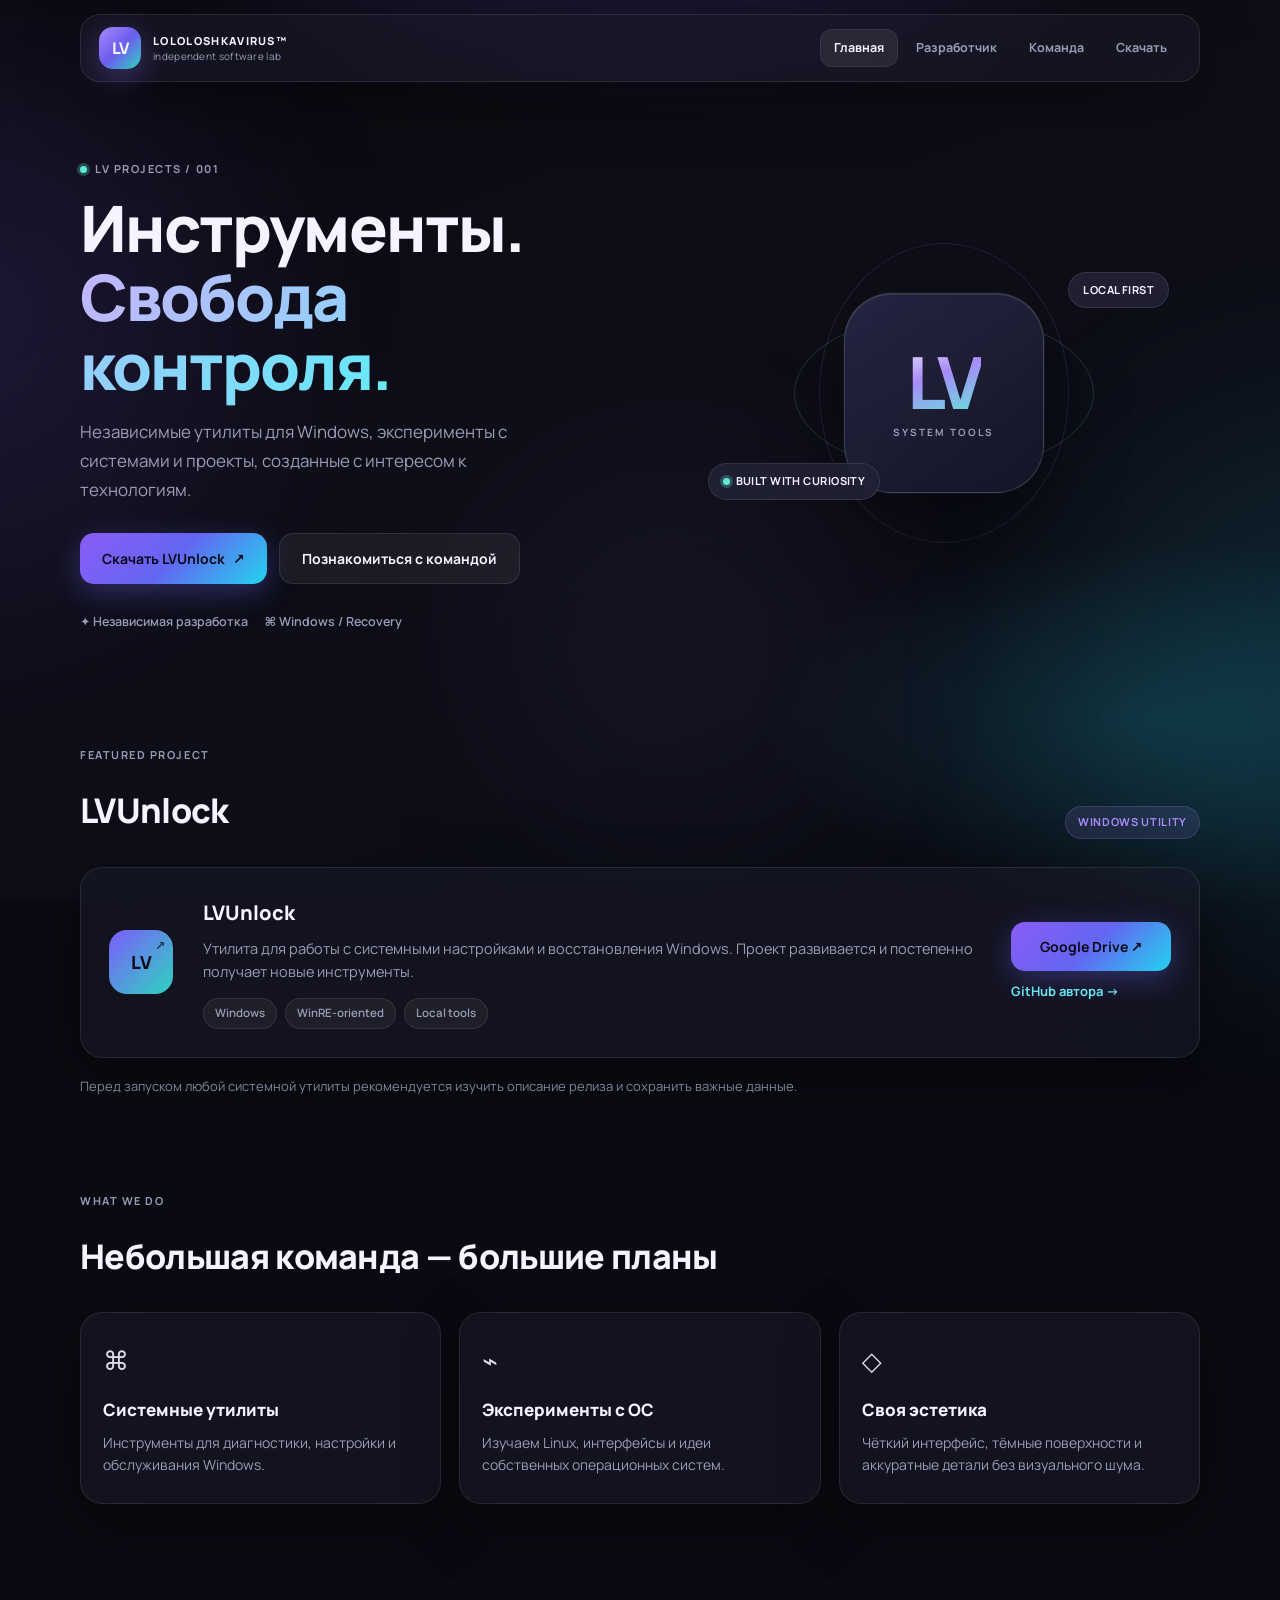
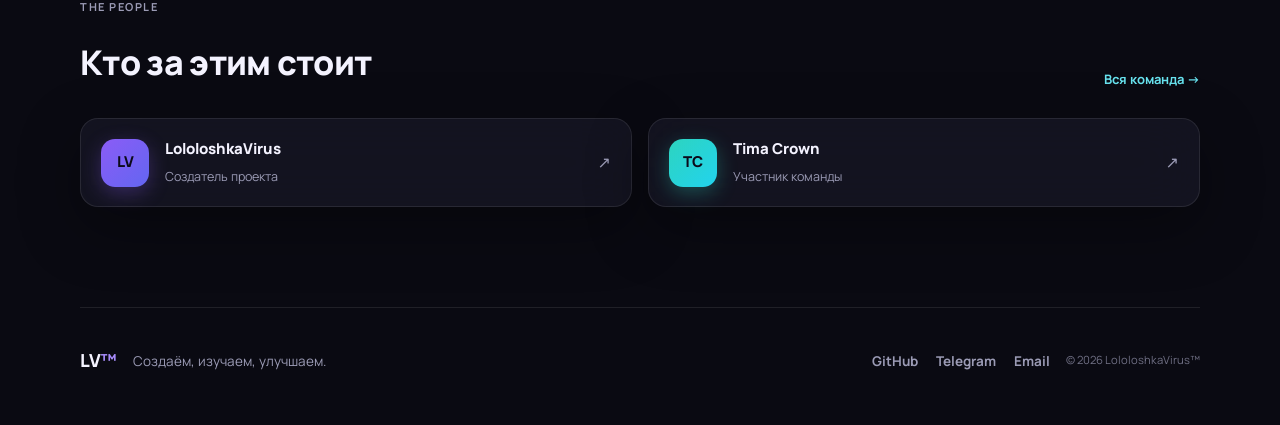
==== commit b7caaa21: "Add files via upload" ====
--- a/index.html
+++ b/index.html
@@ -129,11 +129,11 @@
           </span>
           <span class="person-arrow">↗</span>
         </a>
-        <a class="person-card glass" href="./team/swirec.html">
-          <span class="avatar avatar-cyan">SW</span>
+        <a class="person-card glass" href="./team/timacrown.html">
+          <span class="avatar avatar-cyan">TC</span>
           <span>
-            <strong>Swirec</strong>
-            <small>Помощник проекта</small>
+            <strong>Tima Crown</strong>
+            <small>Участник команды</small>
           </span>
           <span class="person-arrow">↗</span>
         </a>
--- a/assets/style.css
+++ b/assets/style.css
@@ -805,20 +805,89 @@
   gap: 10px;
 }
 
-.skill-cloud span {
+.skill-tag {
+  position: relative;
+  display: inline-flex;
+  align-items: center;
   padding: 9px 16px;
   border-radius: 12px;
   font-size: 13.5px;
   font-weight: 700;
   background: rgba(255, 255, 255, 0.04);
   border: 1px solid var(--line);
-  transition: background 0.25s, border-color 0.25s, transform 0.25s;
-}
-
-.skill-cloud span:hover {
-  background: rgba(167, 139, 250, 0.12);
-  border-color: rgba(167, 139, 250, 0.3);
-  transform: translateY(-2px);
+  transition: background 0.2s, border-color 0.2s, box-shadow 0.2s;
+  cursor: help;
+  user-select: none;
+}
+
+.skill-tag:hover,
+.skill-tag:focus-visible {
+  background: rgba(167, 139, 250, 0.14);
+  border-color: rgba(167, 139, 250, 0.4);
+  box-shadow: 0 4px 16px rgba(139, 92, 246, 0.2);
+  outline: none;
+}
+
+/* Tooltip bubble — pure CSS, no transform on parent to avoid clipping */
+.skill-tag[data-tip]::after {
+  content: attr(data-tip);
+  position: absolute;
+  left: 50%;
+  bottom: calc(100% + 12px);
+  transform: translateX(-50%);
+  width: max-content;
+  max-width: min(280px, 70vw);
+  padding: 11px 14px;
+  border-radius: 12px;
+  background: #16162a;
+  border: 1px solid rgba(167, 139, 250, 0.45);
+  color: #eceaff;
+  font-size: 12.5px;
+  font-weight: 500;
+  line-height: 1.5;
+  text-align: left;
+  white-space: normal;
+  opacity: 0;
+  visibility: hidden;
+  pointer-events: none;
+  transition: opacity 0.18s ease, visibility 0.18s ease;
+  box-shadow: 0 14px 40px rgba(0, 0, 0, 0.55);
+  z-index: 100;
+}
+
+.skill-tag[data-tip]::before {
+  content: "";
+  position: absolute;
+  left: 50%;
+  bottom: calc(100% + 6px);
+  transform: translateX(-50%);
+  border: 6px solid transparent;
+  border-top-color: rgba(167, 139, 250, 0.45);
+  opacity: 0;
+  visibility: hidden;
+  transition: opacity 0.18s ease, visibility 0.18s ease;
+  z-index: 101;
+}
+
+.skill-tag[data-tip]:hover::after,
+.skill-tag[data-tip]:hover::before,
+.skill-tag[data-tip]:focus-visible::after,
+.skill-tag[data-tip]:focus-visible::before {
+  opacity: 1;
+  visibility: visible;
+}
+
+/* Keep sections from clipping tooltips */
+.content-section,
+.skill-cloud {
+  overflow: visible;
+}
+
+@media (max-width: 600px) {
+  .skill-tag[data-tip]::after {
+    max-width: min(220px, 80vw);
+    font-size: 12px;
+  }
 }
 
 .facts-grid {
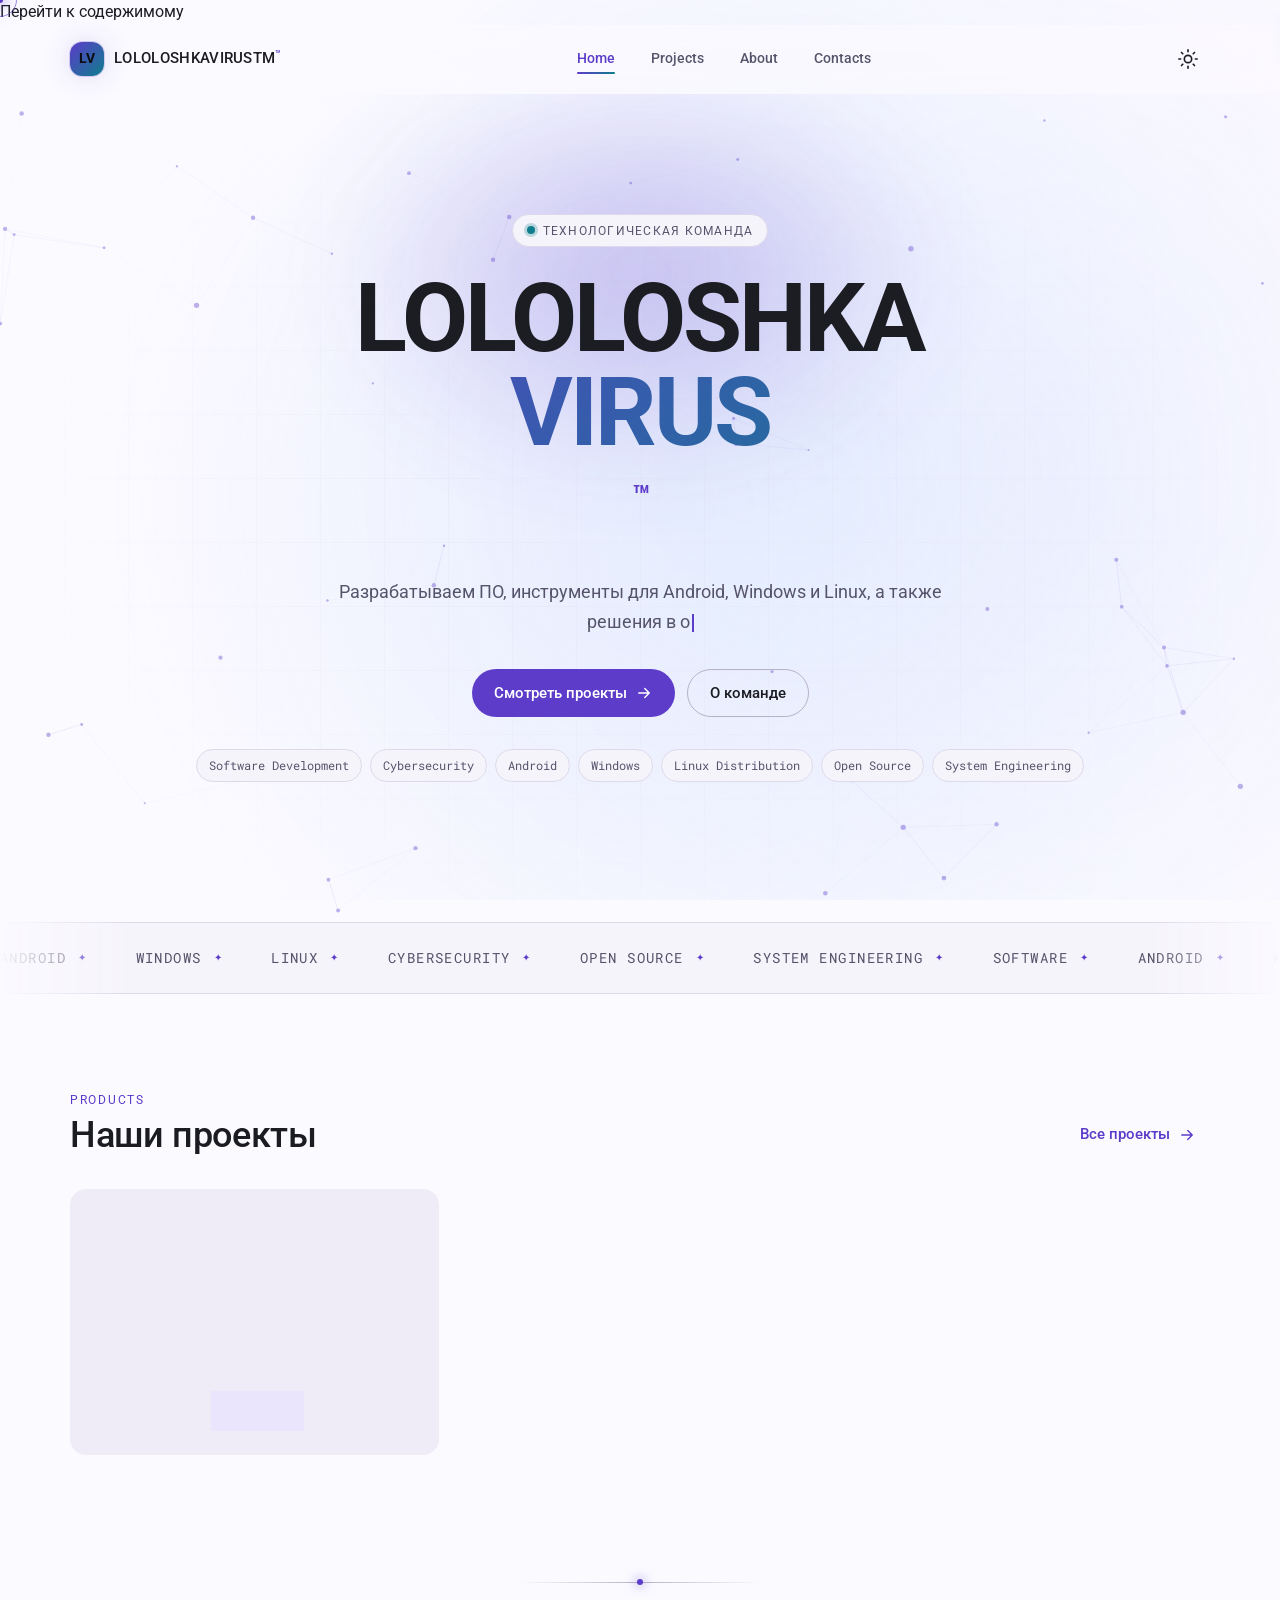
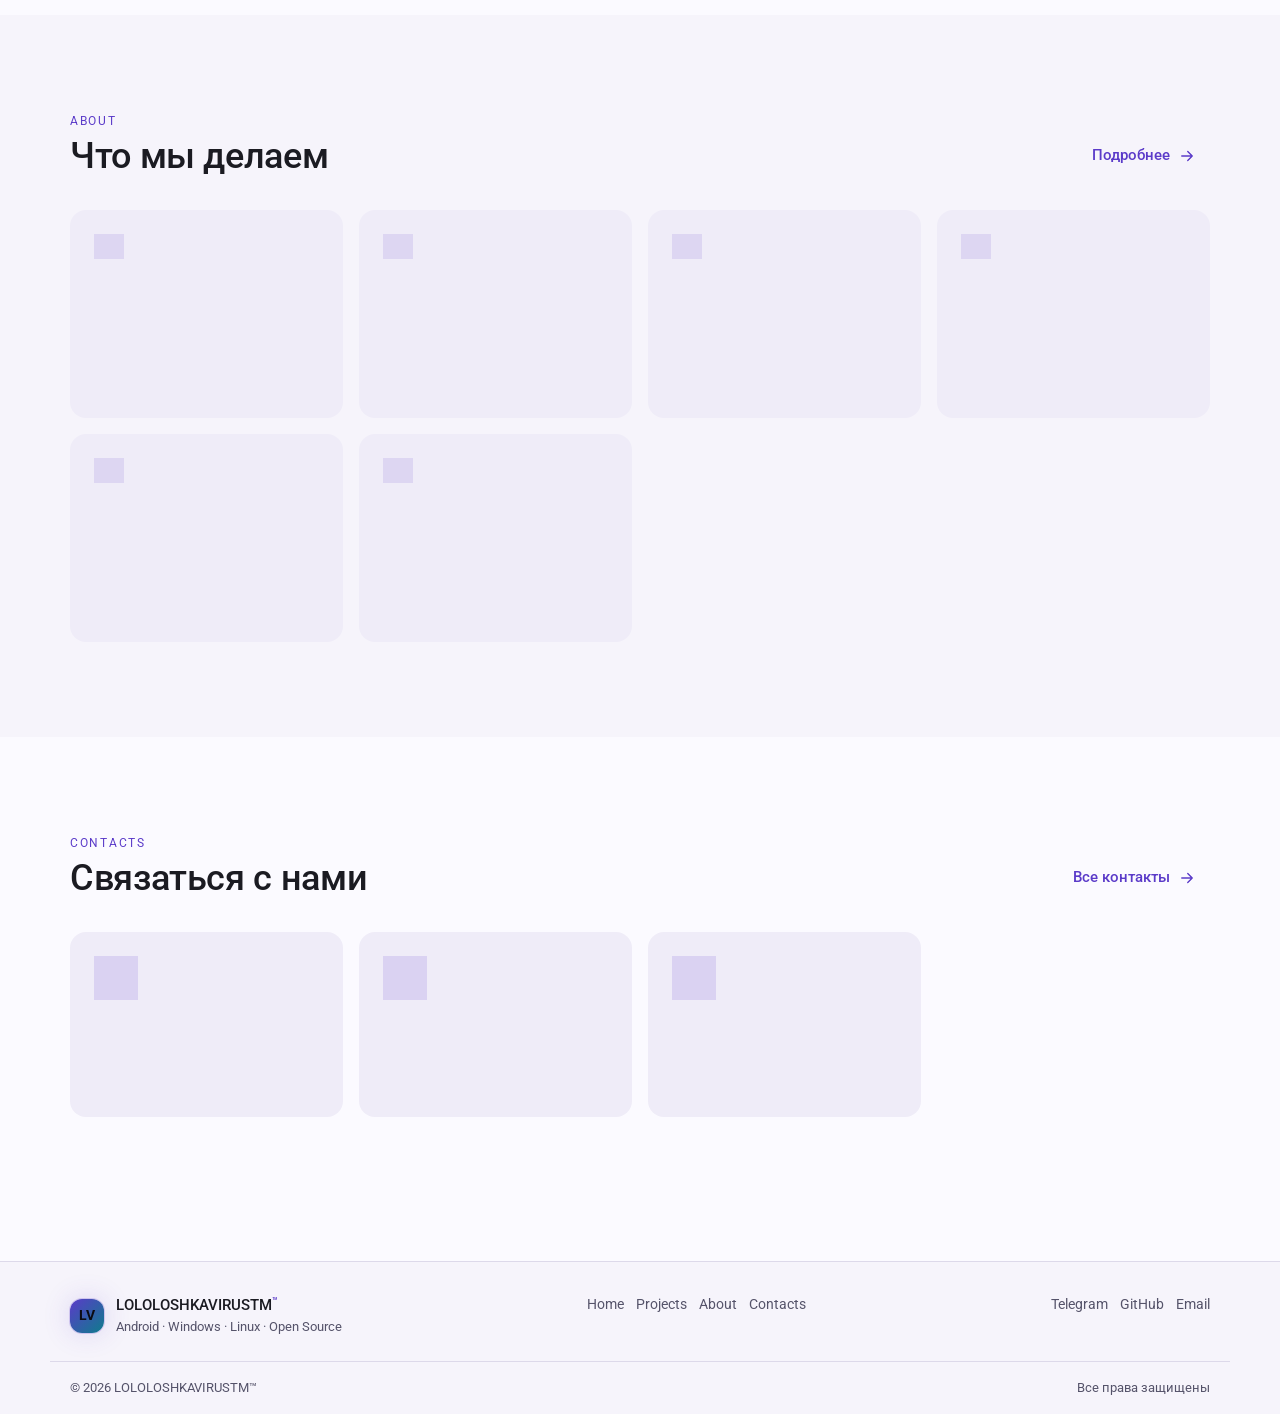
==== commit 9348e7d2: "Add files via upload" ====
--- a/index.html
+++ b/index.html
@@ -1,155 +1,137 @@
-<!doctype html>
-<html lang="ru">
+<!DOCTYPE html>
+<html lang="ru" data-theme="dark">
 <head>
   <meta charset="utf-8">
-  <meta name="viewport" content="width=device-width, initial-scale=1">
-  <meta name="theme-color" content="#0a0a12">
-  <meta name="description" content="LVUnlock — проект LololoshkaVirus. Инструменты восстановления и администрирования Windows.">
-  <title>LVUnlock — LololoshkaVirus™</title>
-  <link rel="icon" href="./assets/favicon.svg" type="image/svg+xml">
-  <link rel="stylesheet" href="./assets/style.css">
-  <script src="./assets/main.js" defer></script>
+  <meta name="viewport" content="width=device-width, initial-scale=1, viewport-fit=cover">
+  <title>LOLOLOSHKAVIRUSTM™ — Технологическая команда</title>
+  <meta name="description" content="LOLOLOSHKAVIRUSTM™ — разработка ПО, кибербезопасность, Android, Windows, Linux-дистрибутивы и открытый код.">
+  <meta name="theme-color" content="#0B0B12">
+  <meta name="color-scheme" content="dark light">
+  <meta property="og:type" content="website">
+  <meta property="og:site_name" content="LOLOLOSHKAVIRUSTM™">
+  <meta property="og:title" content="LOLOLOSHKAVIRUSTM™ — Технологическая команда">
+  <meta property="og:description" content="Разработка ПО, кибербезопасность, Android, Windows, Linux-дистрибутивы и открытый код.">
+  <meta property="og:url" content="https://lololoshkavirus.github.io/">
+  <meta name="twitter:card" content="summary">
+  <link rel="canonical" href="https://lololoshkavirus.github.io/">
+  <link rel="icon" href="data:image/svg+xml,%3Csvg xmlns='http://www.w3.org/2000/svg' viewBox='0 0 64 64'%3E%3Crect width='64' height='64' rx='14' fill='%23A78BFA'/%3E%3Ctext x='50%25' y='58%25' font-family='Arial' font-weight='700' font-size='30' fill='%230B0B12' text-anchor='middle'%3ELV%3C/text%3E%3C/svg%3E">
+  <script>
+    (function(){
+      try{
+        var t = localStorage.getItem('lv-theme');
+        if(!t) t = window.matchMedia('(prefers-color-scheme: light)').matches ? 'light' : 'dark';
+        document.documentElement.setAttribute('data-theme', t);
+      }catch(e){}
+    })();
+  </script>
+  <link rel="preconnect" href="https://fonts.googleapis.com">
+  <link rel="preconnect" href="https://fonts.gstatic.com" crossorigin>
+  <link rel="stylesheet" href="https://fonts.googleapis.com/css2?family=Roboto:wght@300;400;500;700&family=Roboto+Mono:wght@400;500&display=swap">
+  <link rel="stylesheet" href="styles.css">
 </head>
 <body>
-  <div class="ambient ambient-one"></div>
-  <div class="ambient ambient-two"></div>
-  <div class="ambient ambient-three"></div>
+  <!-- FX layers -->
+  <div class="fx-noise" aria-hidden="true"></div>
+  <div class="fx-progress" aria-hidden="true"><span id="scroll-progress"></span></div>
+  <div class="fx-cursor" aria-hidden="true" id="fx-cursor"></div>
+  <div class="fx-cursor-ring" aria-hidden="true" id="fx-cursor-ring"></div>
+  <canvas class="fx-mesh" aria-hidden="true" id="fx-mesh"></canvas>
 
-  <header class="site-header glass">
-    <a class="brand" href="./index.html" aria-label="LololoshkaVirus — главная">
-      <span class="brand-mark">LV</span>
-      <span class="brand-copy">
-        <strong>LOLOLOSHKAVIRUS™</strong>
-        <small>independent software lab</small>
-      </span>
-    </a>
-    <button class="menu-toggle" aria-label="Открыть меню" aria-expanded="false">☰</button>
-    <nav class="nav">
-      <a class="active" href="./index.html">Главная</a>
-      <a href="./developer.html">Разработчик</a>
-      <a href="./team.html">Команда</a>
-      <a href="#download">Скачать</a>
-    </nav>
+  <a class="skip-link" href="#main">Перейти к содержимому</a>
+
+  <header class="app-header" id="app-header">
+    <div class="app-header__inner container">
+      <a class="brand" href="#/" data-route="/" aria-label="LOLOLOSHKAVIRUSTM — на главную">
+        <span class="brand__mark" data-scramble aria-hidden="true">LV</span>
+        <span class="brand__text" data-scramble>LOLOLOSHKAVIRUSTM<sup class="brand__tm">™</sup></span>
+      </a>
+      <nav class="app-nav" aria-label="Основная навигация">
+        <a class="app-nav__link" href="#/" data-route="/" data-nav="home">Home</a>
+        <a class="app-nav__link" href="#/projects" data-route="/projects" data-nav="projects">Projects</a>
+        <a class="app-nav__link" href="#/about" data-route="/about" data-nav="about">About</a>
+        <a class="app-nav__link" href="#/contacts" data-route="/contacts" data-nav="contacts">Contacts</a>
+      </nav>
+      <div class="app-header__actions">
+        <button class="icon-btn" id="theme-toggle" type="button" aria-label="Переключить цветовую тему" title="Переключить тему">
+          <svg class="icon icon--sun" viewBox="0 0 24 24" fill="none" stroke="currentColor" stroke-width="1.8" stroke-linecap="round" stroke-linejoin="round" aria-hidden="true"><circle cx="12" cy="12" r="4"/><path d="M12 2v2M12 20v2M4.9 4.9l1.4 1.4M17.7 17.7l1.4 1.4M2 12h2M20 12h2M4.9 19.1l1.4-1.4M17.7 6.3l1.4-1.4"/></svg>
+          <svg class="icon icon--moon" viewBox="0 0 24 24" fill="none" stroke="currentColor" stroke-width="1.8" stroke-linecap="round" stroke-linejoin="round" aria-hidden="true"><path d="M21 12.8A9 9 0 1 1 11.2 3a7 7 0 0 0 9.8 9.8z"/></svg>
+        </button>
+        <button class="icon-btn icon-btn--menu" id="menu-toggle" type="button" aria-label="Открыть меню" aria-expanded="false" aria-controls="nav-drawer">
+          <svg class="icon" viewBox="0 0 24 24" fill="none" stroke="currentColor" stroke-width="1.8" stroke-linecap="round" aria-hidden="true"><path d="M4 7h16M4 12h16M4 17h16"/></svg>
+        </button>
+      </div>
+    </div>
   </header>
 
-  <main>
-    <section class="hero section-wrap">
-      <div class="hero-copy">
-        <div class="eyebrow"><span class="status-dot"></span> LV PROJECTS / 001</div>
-        <h1>Инструменты.<br><span class="gradient-text">Свобода контроля.</span></h1>
-        <p class="lead">Независимые утилиты для Windows, эксперименты с системами и проекты, созданные с интересом к технологиям.</p>
-        <div class="hero-actions">
-          <a class="button button-primary" href="#download">Скачать LVUnlock <span>↗</span></a>
-          <a class="button button-quiet" href="./team.html">Познакомиться с командой</a>
-        </div>
-        <div class="hero-meta">
-          <span>✦ Независимая разработка</span>
-          <span>⌘ Windows / Recovery</span>
+  <div class="nav-drawer" id="nav-drawer" data-open="false" aria-hidden="true">
+    <div class="nav-drawer__scrim" data-close-drawer></div>
+    <aside class="nav-drawer__panel" role="dialog" aria-modal="true" aria-label="Меню навигации">
+      <div class="nav-drawer__head">
+        <span class="brand__mark" aria-hidden="true">LV</span>
+        <button class="icon-btn" type="button" data-close-drawer aria-label="Закрыть меню">
+          <svg class="icon" viewBox="0 0 24 24" fill="none" stroke="currentColor" stroke-width="1.8" stroke-linecap="round" aria-hidden="true"><path d="M6 6l12 12M18 6L6 18"/></svg>
+        </button>
+      </div>
+      <nav class="nav-drawer__nav" aria-label="Мобильная навигация">
+        <a class="nav-drawer__link" href="#/" data-route="/">Home</a>
+        <a class="nav-drawer__link" href="#/projects" data-route="/projects">Projects</a>
+        <a class="nav-drawer__link" href="#/about" data-route="/about">About</a>
+        <a class="nav-drawer__link" href="#/contacts" data-route="/contacts">Contacts</a>
+      </nav>
+      <div class="nav-drawer__foot"><p class="nav-drawer__hint">Android · Windows · Linux · Open Source</p></div>
+    </aside>
+  </div>
+
+  <main id="main"></main>
+
+  <footer class="app-footer">
+    <div class="container app-footer__inner">
+      <div class="app-footer__brand">
+        <span class="brand__mark" aria-hidden="true">LV</span>
+        <div>
+          <p class="app-footer__title">LOLOLOSHKAVIRUSTM<sup class="brand__tm">™</sup></p>
+          <p class="app-footer__desc">Android · Windows · Linux · Open Source</p>
         </div>
       </div>
-      <div class="hero-art" aria-label="Декоративная иллюстрация LV">
-        <div class="orbit orbit-a"></div>
-        <div class="orbit orbit-b"></div>
-        <div class="glass-core">
-          <span class="core-lv">LV</span>
-          <span class="core-caption">SYSTEM TOOLS</span>
-        </div>
-        <div class="floating-chip chip-top">LOCAL FIRST</div>
-        <div class="floating-chip chip-bottom"><span class="status-dot"></span> BUILT WITH CURIOSITY</div>
-      </div>
-    </section>
+      <nav class="app-footer__nav" aria-label="Навигация в подвале">
+        <a href="#/" data-route="/">Home</a>
+        <a href="#/projects" data-route="/projects">Projects</a>
+        <a href="#/about" data-route="/about">About</a>
+        <a href="#/contacts" data-route="/contacts">Contacts</a>
+      </nav>
+      <div class="app-footer__contacts" id="footer-contacts"></div>
+    </div>
+    <div class="container app-footer__bottom">
+      <span>© <span id="footer-year">2026</span> LOLOLOSHKAVIRUSTM™</span>
+      <span class="app-footer__note">Все права защищены</span>
+    </div>
+  </footer>
 
-    <section class="section-wrap reveal" id="download">
-      <div class="section-heading">
-        <div>
-          <div class="eyebrow">FEATURED PROJECT</div>
-          <h2>LVUnlock</h2>
-        </div>
-        <span class="pill">Windows utility</span>
-      </div>
-      <div class="project-card glass">
-        <div class="project-icon">LV<span>↗</span></div>
-        <div class="project-info">
-          <h3>LVUnlock</h3>
-          <p>Утилита для работы с системными настройками и восстановления Windows. Проект развивается и постепенно получает новые инструменты.</p>
-          <div class="tag-list">
-            <span>Windows</span>
-            <span>WinRE-oriented</span>
-            <span>Local tools</span>
-          </div>
-        </div>
-        <div class="project-actions">
-          <a class="button button-primary" href="https://drive.google.com/file/d/1FEDxiDJfYw7G5qLEdzUA8zAziOUm-n4n/view?usp=drive_link" target="_blank" rel="noopener noreferrer">Google Drive ↗</a>
-          <a class="text-link" href="https://github.com/lololoshkavirus" target="_blank" rel="noopener noreferrer">GitHub автора →</a>
-        </div>
-      </div>
-      <p class="small-note">Перед запуском любой системной утилиты рекомендуется изучить описание релиза и сохранить важные данные.</p>
-    </section>
+  <dialog class="md-dialog" id="mirror-dialog" aria-labelledby="mirror-dialog-title">
+    <div class="md-dialog__surface">
+      <header class="md-dialog__head">
+        <h2 class="md-headline-small" id="mirror-dialog-title">Зеркала загрузки</h2>
+        <button class="icon-btn" type="button" data-close-dialog aria-label="Закрыть">
+          <svg class="icon" viewBox="0 0 24 24" fill="none" stroke="currentColor" stroke-width="1.8" stroke-linecap="round" aria-hidden="true"><path d="M6 6l12 12M18 6L6 18"/></svg>
+        </button>
+      </header>
+      <div class="md-dialog__body" id="mirror-dialog-body"></div>
+      <footer class="md-dialog__foot">
+        <button class="md-btn md-btn--text" type="button" data-close-dialog>Закрыть</button>
+      </footer>
+    </div>
+  </dialog>
 
-    <section class="section-wrap reveal">
-      <div class="section-heading">
-        <div>
-          <div class="eyebrow">WHAT WE DO</div>
-          <h2>Небольшая команда — большие планы</h2>
-        </div>
-      </div>
-      <div class="feature-grid">
-        <article class="feature-card glass">
-          <div class="feature-symbol">⌘</div>
-          <h3>Системные утилиты</h3>
-          <p>Инструменты для диагностики, настройки и обслуживания Windows.</p>
-        </article>
-        <article class="feature-card glass">
-          <div class="feature-symbol">⌁</div>
-          <h3>Эксперименты с ОС</h3>
-          <p>Изучаем Linux, интерфейсы и идеи собственных операционных систем.</p>
-        </article>
-        <article class="feature-card glass">
-          <div class="feature-symbol">◇</div>
-          <h3>Своя эстетика</h3>
-          <p>Чёткий интерфейс, тёмные поверхности и аккуратные детали без визуального шума.</p>
-        </article>
-      </div>
-    </section>
+  <div class="snackbar-host" id="snackbar-host" aria-live="polite" aria-atomic="true"></div>
 
-    <section class="section-wrap team-preview reveal">
-      <div class="section-heading">
-        <div>
-          <div class="eyebrow">THE PEOPLE</div>
-          <h2>Кто за этим стоит</h2>
-        </div>
-        <a class="text-link" href="./team.html">Вся команда →</a>
-      </div>
-      <div class="people-grid">
-        <a class="person-card glass" href="./team/lololoshkavirus.html">
-          <span class="avatar avatar-purple">LV</span>
-          <span>
-            <strong>LololoshkaVirus</strong>
-            <small>Создатель проекта</small>
-          </span>
-          <span class="person-arrow">↗</span>
-        </a>
-        <a class="person-card glass" href="./team/timacrown.html">
-          <span class="avatar avatar-cyan">TC</span>
-          <span>
-            <strong>Tima Crown</strong>
-            <small>Участник команды</small>
-          </span>
-          <span class="person-arrow">↗</span>
-        </a>
-      </div>
-    </section>
-  </main>
+  <!-- Page transition overlay -->
+  <div class="fx-page-transition" aria-hidden="true" id="fx-page-transition">
+    <div class="fx-page-transition__bars">
+      <span></span><span></span><span></span><span></span><span></span>
+    </div>
+    <p class="fx-page-transition__label">LOADING</p>
+  </div>
 
-  <footer class="site-footer section-wrap">
-    <a class="footer-brand" href="./index.html">LV<span>™</span></a>
-    <p>Создаём, изучаем, улучшаем.</p>
-    <div class="footer-links">
-      <a href="https://github.com/lololoshkavirus" target="_blank" rel="noopener noreferrer">GitHub</a>
-      <a href="https://t.me/LololoshaVirusTM" target="_blank" rel="noopener noreferrer">Telegram</a>
-      <a href="mailto:lololoshkavirus@gmail.com">Email</a>
-    </div>
-    <small>© <span data-year>2026</span> LololoshkaVirus™</small>
-  </footer>
+  <script src="app.js" defer></script>
 </body>
-</html>
+</html>
--- a/styles.css
+++ b/styles.css
@@ -0,0 +1,818 @@
+/* ============================================================
+   LOLOLOSHKAVIRUSTM™ — Full Stylesheet (FX EDITION)
+   Material 3 + Futuristic Technology + Heavy Effects
+   ============================================================ */
+
+:root {
+  --shape-xs: 4px;
+  --shape-sm: 8px;
+  --shape-md: 12px;
+  --shape-lg: 16px;
+  --shape-xl: 28px;
+  --shape-full: 999px;
+
+  --sp-1: 4px; --sp-2: 8px; --sp-3: 12px; --sp-4: 16px;
+  --sp-5: 24px; --sp-6: 32px; --sp-7: 48px; --sp-8: 64px; --sp-9: 96px;
+
+  --ease-std: cubic-bezier(0.2, 0, 0, 1);
+  --ease-emph: cubic-bezier(0.05, 0.7, 0.1, 1);
+  --ease-spring: cubic-bezier(0.34, 1.56, 0.64, 1);
+  --dur-short: 150ms;
+  --dur-med: 250ms;
+  --dur-long: 400ms;
+
+  --font-sans: 'Roboto', system-ui, -apple-system, 'Segoe UI', Arial, sans-serif;
+  --font-mono: 'Roboto Mono', ui-monospace, 'SF Mono', Menlo, Consolas, monospace;
+}
+
+[data-theme="dark"] {
+  --bg: #0B0B12;
+  --surface: #12121C;
+  --surface-lowest: #101019;
+  --surface-container: #1B1B29;
+  --surface-high: #252536;
+  --surface-highest: #2E2E42;
+  --primary: #A78BFA;
+  --primary-container: #4C3D8F;
+  --on-primary: #1A0F3D;
+  --secondary: #67E8F9;
+  --secondary-container: #164E5A;
+  --on-secondary: #04232B;
+  --tertiary: #C4B5FD;
+  --text: #F4F0FF;
+  --text-secondary: #AAA6BA;
+  --outline: #454455;
+  --outline-variant: #2A2938;
+  --error: #FFB4AB;
+  --error-container: #5C1A16;
+  --success: #7EE2A8;
+  --warning: #F2C46B;
+  --shadow-1: 0 1px 2px rgba(0,0,0,.35), 0 1px 3px 1px rgba(0,0,0,.25);
+  --shadow-2: 0 2px 6px rgba(0,0,0,.4), 0 1px 2px rgba(0,0,0,.3);
+  --shadow-3: 0 6px 18px rgba(0,0,0,.45), 0 2px 6px rgba(0,0,0,.3);
+  --glow-1: 0 0 0 1px rgba(167,139,250,.25), 0 0 32px rgba(167,139,250,.25);
+  --glow-2: 0 0 0 1px rgba(103,232,249,.25), 0 0 40px rgba(103,232,249,.2);
+}
+
+[data-theme="light"] {
+  --bg: #FBFAFF;
+  --surface: #FFFFFF;
+  --surface-lowest: #F6F4FB;
+  --surface-container: #EFECF8;
+  --surface-high: #E6E2F2;
+  --surface-highest: #DDD8EC;
+  --primary: #5B3BC9;
+  --primary-container: #E6DEFF;
+  --on-primary: #FFFFFF;
+  --secondary: #0E7C8C;
+  --secondary-container: #CFF4FA;
+  --on-secondary: #FFFFFF;
+  --tertiary: #7C5BD0;
+  --text: #1B1B22;
+  --text-secondary: #55536A;
+  --outline: #B5B2C6;
+  --outline-variant: #DDD9EA;
+  --error: #B3261E;
+  --error-container: #F9DEDC;
+  --success: #1E7F4B;
+  --warning: #8A5A00;
+  --shadow-1: 0 1px 2px rgba(28,20,60,.08), 0 1px 3px 1px rgba(28,20,60,.06);
+  --shadow-2: 0 2px 6px rgba(28,20,60,.10), 0 1px 2px rgba(28,20,60,.06);
+  --shadow-3: 0 8px 24px rgba(28,20,60,.12), 0 2px 6px rgba(28,20,60,.06);
+  --glow-1: 0 0 0 1px rgba(91,59,201,.2), 0 0 28px rgba(91,59,201,.18);
+  --glow-2: 0 0 0 1px rgba(14,124,140,.2), 0 0 32px rgba(14,124,140,.15);
+}
+
+/* ---------- Reset ---------- */
+*, *::before, *::after { box-sizing: border-box; }
+html { -webkit-text-size-adjust: 100%; scroll-behavior: smooth; }
+body {
+  margin: 0;
+  min-height: 100vh;
+  font-family: var(--font-sans);
+  background: var(--bg);
+  color: var(--text);
+  line-height: 1.55;
+  -webkit-font-smoothing: antialiased;
+  text-rendering: optimizeLegibility;
+  overflow-x: hidden;
+  cursor: none;
+  transition: background-color var(--dur-med) var(--ease-std), color var(--dur-med) var(--ease-std);
+}
+img, svg, canvas { display: block; max-width: 100%; }
+a { color: inherit; text-decoration: none; }
+button { font: inherit; color: inherit; background: none; border: 0; cursor: none; }
+ul, ol { list-style: none; margin: 0; padding: 0; }
+p, h1, h2, h3, h4, h5, h6 { margin: 0; }
+code { font-family: var(--font-mono); font-size: 0.92em; background: var(--surface-container); padding: 2px 6px; border-radius: var(--shape-xs); }
+
+:focus-visible { outline: 2px solid var(--primary); outline-offset: 3px; border-radius: var(--shape-sm); }
+
+/* Hide native cursor only where custom cursor works */
+@media (hover: hover) and (pointer: fine) {
+  body, button, a { cursor: none; }
+}
+
+/* ---------- FX Layers ---------- */
+.fx-noise {
+  position: fixed; inset: 0; z-index: 9998;
+  pointer-events: none;
+  opacity: 0.035;
+  mix-blend-mode: overlay;
+  background-image: url("data:image/svg+xml;utf8,<svg xmlns='http://www.w3.org/2000/svg' width='160' height='160'><filter id='n'><feTurbulence type='fractalNoise' baseFrequency='0.9' numOctaves='2' stitchTiles='stitch'/><feColorMatrix values='0 0 0 0 1 0 0 0 0 1 0 0 0 0 1 0 0 0 0.6 0'/></filter><rect width='100%' height='100%' filter='url(%23n)'/></svg>");
+  animation: noise-shift 1.2s steps(6) infinite;
+}
+@keyframes noise-shift {
+  0% { transform: translate(0,0); }
+  20% { transform: translate(-2%, 1%); }
+  40% { transform: translate(1%, -2%); }
+  60% { transform: translate(-1%, 2%); }
+  80% { transform: translate(2%, -1%); }
+  100% { transform: translate(0,0); }
+}
+
+.fx-progress {
+  position: fixed; top: 0; left: 0; right: 0; height: 2px;
+  z-index: 9997;
+  background: transparent;
+  pointer-events: none;
+}
+.fx-progress span {
+  display: block; height: 100%;
+  width: 0%;
+  background: linear-gradient(90deg, var(--primary), var(--secondary), var(--tertiary));
+  box-shadow: 0 0 12px var(--primary);
+  transition: width 60ms linear;
+}
+
+.fx-cursor, .fx-cursor-ring {
+  position: fixed; top: 0; left: 0;
+  z-index: 9999;
+  pointer-events: none;
+  border-radius: 50%;
+  transform: translate(-50%, -50%);
+  will-change: transform;
+}
+.fx-cursor {
+  width: 6px; height: 6px;
+  background: var(--primary);
+  box-shadow: 0 0 12px var(--primary), 0 0 24px var(--primary);
+}
+.fx-cursor-ring {
+  width: 34px; height: 34px;
+  border: 1.5px solid color-mix(in srgb, var(--primary) 60%, transparent);
+  transition: width var(--dur-short) var(--ease-spring), height var(--dur-short) var(--ease-spring), border-color var(--dur-short) var(--ease-std);
+}
+body[data-cursor="hover"] .fx-cursor-ring { width: 54px; height: 54px; border-color: var(--secondary); }
+body[data-cursor="text"] .fx-cursor-ring { width: 6px; height: 24px; border-radius: 2px; }
+
+.fx-mesh {
+  position: fixed; inset: 0; z-index: -3;
+  width: 100%; height: 100%;
+  pointer-events: none;
+  opacity: 0.55;
+}
+
+.fx-page-transition {
+  position: fixed; inset: 0; z-index: 9996;
+  pointer-events: none;
+  opacity: 0;
+  transition: opacity 220ms var(--ease-std);
+}
+.fx-page-transition[data-active="true"] {
+  opacity: 1;
+  pointer-events: auto;
+}
+.fx-page-transition__bars {
+  position: absolute; inset: 0;
+  display: grid;
+  grid-template-columns: repeat(5, 1fr);
+}
+.fx-page-transition__bars span {
+  background: var(--bg);
+  transform: scaleY(0);
+  transform-origin: top;
+  transition: transform 380ms var(--ease-emph);
+}
+.fx-page-transition[data-active="true"] .fx-page-transition__bars span {
+  transform: scaleY(1);
+}
+.fx-page-transition__bars span:nth-child(1) { transition-delay: 0ms; }
+.fx-page-transition__bars span:nth-child(2) { transition-delay: 40ms; }
+.fx-page-transition__bars span:nth-child(3) { transition-delay: 80ms; }
+.fx-page-transition__bars span:nth-child(4) { transition-delay: 120ms; }
+.fx-page-transition__bars span:nth-child(5) { transition-delay: 160ms; }
+.fx-page-transition__label {
+  position: absolute; top: 50%; left: 50%;
+  transform: translate(-50%, -50%);
+  font-family: var(--font-mono);
+  font-size: 0.8rem;
+  letter-spacing: 0.4em;
+  color: var(--primary);
+  opacity: 0;
+  transition: opacity 200ms var(--ease-std) 300ms;
+}
+.fx-page-transition[data-active="true"] .fx-page-transition__label { opacity: 1; }
+
+/* ---------- Layout ---------- */
+.container { width: 100%; max-width: 1180px; margin: 0 auto; padding: 0 20px; }
+main { display: block; min-height: 60vh; }
+
+/* ---------- Typography ---------- */
+.md-display-large { font-size: clamp(2.6rem, 5.4vw, 4rem); font-weight: 500; letter-spacing: -0.02em; line-height: 1.05; }
+.md-display-medium { font-size: clamp(2.1rem, 4.2vw, 3.1rem); font-weight: 500; letter-spacing: -0.02em; line-height: 1.1; }
+.md-headline-large { font-size: clamp(1.7rem, 3vw, 2.25rem); font-weight: 500; letter-spacing: -0.01em; line-height: 1.2; }
+.md-headline-medium { font-size: clamp(1.4rem, 2.4vw, 1.8rem); font-weight: 500; letter-spacing: -0.01em; line-height: 1.25; }
+.md-headline-small { font-size: clamp(1.2rem, 2vw, 1.45rem); font-weight: 500; line-height: 1.3; }
+.md-title-large { font-size: 1.2rem; font-weight: 500; line-height: 1.35; }
+.md-title-medium { font-size: 1.05rem; font-weight: 500; line-height: 1.4; }
+.md-body-large { font-size: 1.05rem; line-height: 1.6; color: var(--text-secondary); }
+.md-body-medium { font-size: 0.95rem; line-height: 1.6; color: var(--text-secondary); }
+.md-label-large { font-size: 0.9rem; font-weight: 500; letter-spacing: 0.02em; }
+
+/* ---------- Buttons + Ripple ---------- */
+.md-btn {
+  position: relative; overflow: hidden;
+  display: inline-flex; align-items: center; gap: 8px;
+  padding: 12px 22px;
+  border-radius: var(--shape-full);
+  font-size: 0.92rem; font-weight: 500;
+  min-height: 44px;
+  transition: background-color var(--dur-short) var(--ease-std),
+              color var(--dur-short) var(--ease-std),
+              box-shadow var(--dur-short) var(--ease-std),
+              transform var(--dur-short) var(--ease-std);
+  white-space: nowrap;
+  isolation: isolate;
+}
+.md-btn:active { transform: scale(0.98); }
+.md-btn .icon { width: 18px; height: 18px; }
+.md-btn--filled { background: var(--primary); color: var(--on-primary); }
+.md-btn--filled:hover { background: color-mix(in srgb, var(--primary) 88%, white); box-shadow: var(--glow-1); }
+.md-btn--outlined { border: 1px solid var(--outline); color: var(--text); background: transparent; }
+.md-btn--outlined:hover { background: var(--surface-container); border-color: var(--primary); box-shadow: var(--glow-1); }
+.md-btn--tonal { background: var(--primary-container); color: var(--primary); }
+.md-btn--tonal:hover { background: color-mix(in srgb, var(--primary-container) 85%, var(--primary)); }
+.md-btn--text { color: var(--primary); padding: 10px 14px; }
+.md-btn--text:hover { background: color-mix(in srgb, var(--primary) 10%, transparent); }
+.md-btn:disabled, .md-btn[aria-disabled="true"] { opacity: 0.5; pointer-events: none; cursor: not-allowed; }
+
+.ripple {
+  position: absolute;
+  border-radius: 50%;
+  transform: scale(0);
+  background: radial-gradient(circle, color-mix(in srgb, var(--primary) 60%, transparent) 0%, transparent 70%);
+  animation: ripple 600ms var(--ease-std);
+  pointer-events: none;
+}
+@keyframes ripple { to { transform: scale(4); opacity: 0; } }
+
+/* Magnetic buttons */
+[data-magnetic] { transition: transform 200ms var(--ease-spring); }
+
+/* ---------- Icon Button ---------- */
+.icon-btn {
+  display: inline-flex; align-items: center; justify-content: center;
+  width: 44px; height: 44px;
+  border-radius: var(--shape-full);
+  color: var(--text);
+  transition: background-color var(--dur-short) var(--ease-std), transform var(--dur-short) var(--ease-std);
+}
+.icon-btn:hover { background: var(--surface-container); transform: rotate(8deg); }
+.icon-btn:active { transform: scale(0.94); }
+.icon-btn .icon { width: 22px; height: 22px; }
+.icon-btn--menu { display: none; }
+[data-theme="dark"] .icon--sun { display: none; }
+[data-theme="dark"] .icon--moon { display: block; }
+[data-theme="light"] .icon--sun { display: block; }
+[data-theme="light"] .icon--moon { display: none; }
+
+/* ---------- Cards ---------- */
+.md-card {
+  position: relative;
+  border-radius: var(--shape-lg);
+  padding: var(--sp-5);
+  transition: transform var(--dur-med) var(--ease-std),
+              box-shadow var(--dur-med) var(--ease-std),
+              background-color var(--dur-med) var(--ease-std),
+              border-color var(--dur-med) var(--ease-std);
+}
+.md-card--filled { background: var(--surface-container); }
+.md-card--elevated { background: var(--surface); box-shadow: var(--shadow-1); }
+.md-card--outlined { background: var(--surface); border: 1px solid var(--outline-variant); }
+.md-card--interactive { cursor: pointer; }
+.md-card--interactive:hover { transform: translateY(-3px); box-shadow: var(--shadow-2); }
+.md-card--interactive:focus-visible { box-shadow: var(--shadow-2); }
+
+/* Spotlight on cards */
+[data-spotlight] { position: relative; }
+[data-spotlight]::before {
+  content: ""; position: absolute; inset: 0;
+  border-radius: inherit;
+  background: radial-gradient(320px circle at var(--mx, 50%) var(--my, 50%), color-mix(in srgb, var(--primary) 14%, transparent), transparent 60%);
+  opacity: 0;
+  transition: opacity var(--dur-med) var(--ease-std);
+  pointer-events: none;
+}
+[data-spotlight]:hover::before { opacity: 1; }
+
+/* Tilt */
+[data-tilt] {
+  transform-style: preserve-3d;
+  will-change: transform;
+}
+
+/* Featured gradient border */
+.featured {
+  position: relative;
+}
+.featured::after {
+  content: "";
+  position: absolute; inset: -1px;
+  border-radius: inherit;
+  padding: 1px;
+  background: linear-gradient(135deg, var(--primary), var(--secondary), var(--tertiary));
+  -webkit-mask: linear-gradient(#000 0 0) content-box, linear-gradient(#000 0 0);
+  -webkit-mask-composite: xor;
+          mask-composite: exclude;
+  opacity: 0.6;
+  pointer-events: none;
+  animation: border-rotate 6s linear infinite;
+  background-size: 200% 200%;
+}
+@keyframes border-rotate {
+  0% { background-position: 0% 50%; }
+  100% { background-position: 200% 50%; }
+}
+
+/* ---------- Chips ---------- */
+.chips { display: flex; flex-wrap: wrap; gap: 8px; margin-bottom: var(--sp-5); }
+.chip {
+  display: inline-flex; align-items: center; gap: 6px;
+  padding: 8px 16px;
+  border-radius: var(--shape-full);
+  border: 1px solid var(--outline-variant);
+  background: transparent;
+  color: var(--text-secondary);
+  font-size: 0.85rem; font-weight: 500;
+  transition: all var(--dur-short) var(--ease-std);
+  min-height: 36px;
+}
+.chip:hover { background: var(--surface-container); color: var(--text); }
+.chip[aria-pressed="true"] { background: var(--primary-container); color: var(--primary); border-color: transparent; }
+
+/* ---------- Snackbar ---------- */
+.snackbar-host {
+  position: fixed; bottom: 24px; left: 50%; transform: translateX(-50%);
+  z-index: 8000; display: flex; flex-direction: column; gap: 8px;
+  pointer-events: none;
+  width: min(420px, calc(100% - 32px));
+}
+.snackbar {
+  background: var(--surface-highest);
+  color: var(--text);
+  padding: 12px 18px;
+  border-radius: var(--shape-md);
+  box-shadow: var(--shadow-3);
+  font-size: 0.9rem;
+  display: flex; align-items: center; gap: 10px;
+  transform: translateY(20px); opacity: 0;
+  transition: transform var(--dur-med) var(--ease-emph), opacity var(--dur-med) var(--ease-emph);
+  pointer-events: auto;
+}
+.snackbar[data-show="true"] { transform: translateY(0); opacity: 1; }
+.snackbar__dot { width: 8px; height: 8px; border-radius: 50%; background: var(--primary); flex: 0 0 auto; }
+.snackbar[data-kind="error"] .snackbar__dot { background: var(--error); }
+.snackbar[data-kind="success"] .snackbar__dot { background: var(--success); }
+
+/* ---------- Dialog ---------- */
+.md-dialog { border: 0; padding: 0; background: transparent; max-width: min(560px, calc(100% - 32px)); width: 100%; color: var(--text); }
+.md-dialog::backdrop { background: rgba(5, 3, 15, 0.55); backdrop-filter: blur(4px); }
+.md-dialog__surface { background: var(--surface-container); border-radius: var(--shape-xl); box-shadow: var(--shadow-3); overflow: hidden; animation: dialog-in var(--dur-med) var(--ease-emph); }
+@keyframes dialog-in { from { transform: translateY(16px) scale(.98); opacity: 0; } to { transform: translateY(0) scale(1); opacity: 1; } }
+.md-dialog__head { display: flex; align-items: center; justify-content: space-between; padding: var(--sp-4) var(--sp-5); }
+.md-dialog__body { padding: 0 var(--sp-5) var(--sp-4); max-height: 60vh; overflow-y: auto; }
+.md-dialog__foot { display: flex; justify-content: flex-end; gap: 8px; padding: var(--sp-3) var(--sp-4) var(--sp-4); }
+
+/* ---------- Header ---------- */
+.app-header {
+  position: sticky; top: 0; z-index: 100;
+  background: color-mix(in srgb, var(--bg) 72%, transparent);
+  backdrop-filter: saturate(140%) blur(14px);
+  -webkit-backdrop-filter: saturate(140%) blur(14px);
+  border-bottom: 1px solid transparent;
+  transition: border-color var(--dur-med) var(--ease-std), background-color var(--dur-med) var(--ease-std);
+}
+.app-header[data-scrolled="true"] { border-bottom-color: var(--outline-variant); background: color-mix(in srgb, var(--bg) 85%, transparent); }
+.app-header__inner { display: flex; align-items: center; justify-content: space-between; gap: var(--sp-5); height: 68px; }
+.brand { display: inline-flex; align-items: center; gap: 10px; font-weight: 500; letter-spacing: 0.02em; }
+.brand__mark {
+  display: inline-flex; align-items: center; justify-content: center;
+  width: 34px; height: 34px; border-radius: var(--shape-md);
+  background: linear-gradient(135deg, var(--primary), var(--secondary));
+  color: #0B0B12; font-weight: 700; font-size: 0.85rem; letter-spacing: 0.02em;
+  box-shadow: var(--glow-1);
+  transition: transform var(--dur-med) var(--ease-spring), box-shadow var(--dur-med) var(--ease-std);
+}
+.brand:hover .brand__mark { transform: rotate(-8deg) scale(1.1); box-shadow: var(--glow-2); }
+.brand__text { font-size: 0.95rem; }
+.brand__tm { font-size: 0.6em; vertical-align: super; color: var(--primary); }
+.app-nav { display: flex; align-items: center; gap: var(--sp-2); }
+.app-nav__link {
+  position: relative;
+  padding: 8px 14px;
+  border-radius: var(--shape-full);
+  font-size: 0.9rem; font-weight: 500;
+  color: var(--text-secondary);
+  transition: color var(--dur-short) var(--ease-std), background-color var(--dur-short) var(--ease-std);
+}
+.app-nav__link::after {
+  content: ""; position: absolute; left: 14px; right: 14px; bottom: 4px; height: 2px;
+  background: linear-gradient(90deg, var(--primary), var(--secondary));
+  transform: scaleX(0); transform-origin: right;
+  transition: transform var(--dur-med) var(--ease-emph);
+  border-radius: 2px;
+}
+.app-nav__link:hover { color: var(--text); }
+.app-nav__link:hover::after { transform: scaleX(1); transform-origin: left; }
+.app-nav__link[data-active="true"] { color: var(--primary); }
+.app-nav__link[data-active="true"]::after { transform: scaleX(1); }
+.app-header__actions { display: flex; align-items: center; gap: 6px; }
+
+/* ---------- Nav Drawer ---------- */
+.nav-drawer { position: fixed; inset: 0; z-index: 500; pointer-events: none; }
+.nav-drawer[data-open="true"] { pointer-events: auto; }
+.nav-drawer__scrim { position: absolute; inset: 0; background: rgba(5, 3, 15, 0.55); opacity: 0; transition: opacity var(--dur-med) var(--ease-std); backdrop-filter: blur(4px); }
+.nav-drawer[data-open="true"] .nav-drawer__scrim { opacity: 1; }
+.nav-drawer__panel {
+  position: absolute; top: 0; right: 0; bottom: 0;
+  width: min(320px, 86%);
+  background: var(--surface);
+  border-left: 1px solid var(--outline-variant);
+  display: flex; flex-direction: column;
+  transform: translateX(100%);
+  transition: transform var(--dur-med) var(--ease-emph);
+  padding: var(--sp-4);
+}
+.nav-drawer[data-open="true"] .nav-drawer__panel { transform: translateX(0); }
+.nav-drawer__head { display: flex; align-items: center; justify-content: space-between; margin-bottom: var(--sp-5); }
+.nav-drawer__nav { display: flex; flex-direction: column; gap: 4px; }
+.nav-drawer__link { padding: 14px 16px; border-radius: var(--shape-md); font-size: 1rem; font-weight: 500; color: var(--text); transition: background-color var(--dur-short) var(--ease-std), padding-left var(--dur-med) var(--ease-emph); }
+.nav-drawer__link:hover { background: var(--surface-container); padding-left: 24px; }
+.nav-drawer__foot { margin-top: auto; padding-top: var(--sp-5); }
+.nav-drawer__hint { font-size: 0.8rem; color: var(--text-secondary); font-family: var(--font-mono); }
+
+/* ---------- Hero ---------- */
+.hero { position: relative; padding: clamp(64px, 10vw, 120px) 0 clamp(80px, 12vw, 140px); overflow: hidden; isolation: isolate; }
+.hero__canvas { position: absolute; inset: 0; width: 100%; height: 100%; z-index: -2; opacity: 0.55; }
+.hero__glow {
+  position: absolute; top: -120px; left: 50%; transform: translateX(-50%);
+  width: 900px; height: 600px;
+  background: radial-gradient(closest-side, color-mix(in srgb, var(--primary) 42%, transparent), transparent 70%);
+  filter: blur(50px);
+  z-index: -1; opacity: 0.7; pointer-events: none;
+  animation: glow-pulse 6s var(--ease-std) infinite;
+}
+@keyframes glow-pulse {
+  0%, 100% { transform: translateX(-50%) scale(1); opacity: 0.7; }
+  50% { transform: translateX(-50%) scale(1.15); opacity: 0.5; }
+}
+.hero__grid {
+  position: absolute; inset: 0; z-index: -1;
+  background-image:
+    linear-gradient(to right, var(--outline-variant) 1px, transparent 1px),
+    linear-gradient(to bottom, var(--outline-variant) 1px, transparent 1px);
+  background-size: 64px 64px;
+  opacity: 0.18;
+  mask-image: radial-gradient(ellipse at center, #000 30%, transparent 75%);
+  -webkit-mask-image: radial-gradient(ellipse at center, #000 30%, transparent 75%);
+  animation: grid-scroll 30s linear infinite;
+}
+@keyframes grid-scroll {
+  0% { background-position: 0 0; }
+  100% { background-position: 64px 64px; }
+}
+.hero__inner { position: relative; text-align: center; }
+.hero__eyebrow {
+  display: inline-flex; align-items: center; gap: 8px;
+  padding: 6px 14px;
+  border-radius: var(--shape-full);
+  border: 1px solid var(--outline-variant);
+  background: var(--surface-lowest);
+  font-size: 0.78rem; letter-spacing: 0.1em; text-transform: uppercase;
+  color: var(--text-secondary);
+  margin-bottom: var(--sp-5);
+}
+.hero__dot {
+  width: 8px; height: 8px; border-radius: 50%;
+  background: var(--secondary);
+  box-shadow: 0 0 0 3px color-mix(in srgb, var(--secondary) 25%, transparent);
+  animation: pulse 2.4s var(--ease-std) infinite;
+}
+@keyframes pulse {
+  0%, 100% { box-shadow: 0 0 0 3px color-mix(in srgb, var(--secondary) 25%, transparent); }
+  50% { box-shadow: 0 0 0 10px color-mix(in srgb, var(--secondary) 5%, transparent); }
+}
+.hero__title {
+  font-size: clamp(2.6rem, 8vw, 6rem);
+  font-weight: 700;
+  line-height: 0.98;
+  letter-spacing: -0.03em;
+  margin: 0 0 var(--sp-5);
+  text-transform: uppercase;
+}
+.hero__title-line { display: block; }
+.hero__title-line--accent {
+  background: linear-gradient(135deg, var(--primary), var(--secondary), var(--tertiary), var(--primary));
+  background-size: 300% 100%;
+  -webkit-background-clip: text; background-clip: text;
+  color: transparent; -webkit-text-fill-color: transparent;
+  animation: gradient-shift 6s linear infinite;
+}
+@keyframes gradient-shift {
+  0% { background-position: 0% 50%; }
+  100% { background-position: 300% 50%; }
+}
+.hero__tm { font-size: 0.3em; vertical-align: super; color: var(--primary); -webkit-text-fill-color: var(--primary); }
+.hero__subtitle {
+  max-width: 640px;
+  margin: 0 auto var(--sp-6);
+  font-size: clamp(0.98rem, 1.4vw, 1.12rem);
+  color: var(--text-secondary);
+  line-height: 1.65;
+  min-height: 3.3em;
+}
+.hero__actions {
+  display: flex; flex-wrap: wrap; justify-content: center; gap: 12px;
+  margin-bottom: var(--sp-6);
+}
+.hero__tags { display: flex; flex-wrap: wrap; justify-content: center; gap: 8px; }
+.hero__tag {
+  padding: 6px 12px;
+  border-radius: var(--shape-full);
+  background: var(--surface-lowest);
+  border: 1px solid var(--outline-variant);
+  font-size: 0.75rem;
+  color: var(--text-secondary);
+  font-family: var(--font-mono);
+  transition: transform var(--dur-short) var(--ease-spring), border-color var(--dur-short) var(--ease-std), color var(--dur-short) var(--ease-std);
+}
+.hero__tag:hover { transform: translateY(-2px); border-color: var(--primary); color: var(--primary); }
+
+/* Typewriter caret */
+.tw-caret {
+  display: inline-block;
+  width: 2px; height: 1em;
+  margin-left: 2px;
+  background: var(--primary);
+  vertical-align: text-bottom;
+  animation: caret-blink 1s steps(2) infinite;
+}
+@keyframes caret-blink { 50% { opacity: 0; } }
+
+/* ---------- Marquee ---------- */
+.marquee {
+  position: relative;
+  overflow: hidden;
+  padding: var(--sp-5) 0;
+  border-block: 1px solid var(--outline-variant);
+  background: var(--surface-lowest);
+  mask-image: linear-gradient(to right, transparent, #000 10%, #000 90%, transparent);
+  -webkit-mask-image: linear-gradient(to right, transparent, #000 10%, #000 90%, transparent);
+}
+.marquee__track {
+  display: flex; gap: var(--sp-7);
+  width: max-content;
+  animation: marquee 26s linear infinite;
+  font-family: var(--font-mono);
+  font-size: 0.9rem;
+  color: var(--text-secondary);
+  letter-spacing: 0.1em;
+  text-transform: uppercase;
+}
+.marquee__item { display: inline-flex; align-items: center; gap: var(--sp-3); }
+.marquee__item::after { content: "✦"; color: var(--primary); font-size: 0.7em; }
+@keyframes marquee { to { transform: translateX(-50%); } }
+.marquee:hover .marquee__track { animation-play-state: paused; }
+
+/* ---------- Sections ---------- */
+.section { padding: clamp(56px, 8vw, 96px) 0; position: relative; }
+.section--alt { background: var(--surface-lowest); }
+.section__head { display: flex; align-items: flex-end; justify-content: space-between; gap: var(--sp-4); flex-wrap: wrap; margin-bottom: var(--sp-6); }
+.section__eyebrow { font-size: 0.78rem; letter-spacing: 0.14em; text-transform: uppercase; color: var(--primary); margin-bottom: 4px; }
+.page-hero { padding: clamp(56px, 8vw, 96px) 0 var(--sp-5); }
+.page-hero__desc { max-width: 720px; margin-top: var(--sp-3); }
+
+/* Section divider */
+.divider {
+  height: 1px;
+  background: linear-gradient(90deg, transparent, var(--outline), transparent);
+  position: relative;
+  margin: var(--sp-6) auto;
+  max-width: 240px;
+}
+.divider::after {
+  content: ""; position: absolute; left: 50%; top: -3px;
+  width: 6px; height: 6px; border-radius: 50%;
+  background: var(--primary);
+  transform: translateX(-50%);
+  box-shadow: 0 0 12px var(--primary);
+  animation: dot-pulse 2s var(--ease-std) infinite;
+}
+@keyframes dot-pulse {
+  0%, 100% { box-shadow: 0 0 0 0 var(--primary); }
+  50% { box-shadow: 0 0 0 8px transparent; }
+}
+
+/* ---------- Feature Grid ---------- */
+.feature-grid { display: grid; grid-template-columns: repeat(auto-fill, minmax(240px, 1fr)); gap: var(--sp-4); }
+.feature-card { position: relative; }
+.feature-card__index {
+  display: inline-block;
+  font-family: var(--font-mono);
+  font-size: 0.75rem;
+  color: var(--primary);
+  margin-bottom: var(--sp-3);
+  padding: 3px 8px;
+  border-radius: var(--shape-full);
+  background: color-mix(in srgb, var(--primary) 12%, transparent);
+}
+
+/* ---------- Project Grid ---------- */
+.project-grid { display: grid; grid-template-columns: repeat(auto-fill, minmax(300px, 1fr)); gap: var(--sp-4); }
+.project-grid__skeleton { height: 220px; border-radius: var(--shape-lg); background: linear-gradient(90deg, var(--surface-container) 25%, var(--surface-high) 50%, var(--surface-container) 75%); background-size: 200% 100%; animation: skeleton 1.4s linear infinite; }
+@keyframes skeleton { to { background-position: -200% 0; } }
+
+.project-card {
+  display: flex; flex-direction: column; gap: var(--sp-3);
+  min-height: 100%;
+}
+.project-card__head { display: flex; align-items: center; gap: var(--sp-3); }
+.project-card__logo {
+  display: inline-flex; align-items: center; justify-content: center;
+  width: 48px; height: 48px;
+  border-radius: var(--shape-md);
+  background: linear-gradient(135deg, var(--primary), var(--secondary));
+  color: #0B0B12; font-weight: 700; font-size: 0.85rem;
+  flex: 0 0 auto;
+  transition: transform var(--dur-med) var(--ease-spring);
+}
+.project-card:hover .project-card__logo { transform: rotate(-8deg) scale(1.08); }
+.project-card__title { font-size: 1.15rem; font-weight: 500; }
+.project-card__cat { font-size: 0.75rem; color: var(--text-secondary); font-family: var(--font-mono); }
+.project-card__desc { font-size: 0.92rem; color: var(--text-secondary); line-height: 1.55; flex: 1; }
+.project-card__meta { display: flex; flex-wrap: wrap; gap: 6px; margin-top: auto; }
+.project-card__tag { font-size: 0.72rem; padding: 3px 8px; border-radius: var(--shape-full); background: var(--surface-high); color: var(--text-secondary); font-family: var(--font-mono); }
+.project-card__actions { display: flex; flex-wrap: wrap; gap: 8px; margin-top: var(--sp-3); padding-top: var(--sp-3); border-top: 1px solid var(--outline-variant); }
+.project-card__actions .md-btn { padding: 8px 16px; min-height: 36px; font-size: 0.85rem; }
+
+/* Status badges */
+.status { display: inline-flex; align-items: center; gap: 6px; padding: 3px 10px; border-radius: var(--shape-full); font-size: 0.72rem; font-weight: 500; text-transform: uppercase; letter-spacing: 0.05em; }
+.status__dot { width: 6px; height: 6px; border-radius: 50%; }
+.status--active { background: color-mix(in srgb, var(--success) 15%, transparent); color: var(--success); }
+.status--active .status__dot { background: var(--success); animation: dot-pulse 2s var(--ease-std) infinite; }
+.status--development { background: color-mix(in srgb, var(--secondary) 15%, transparent); color: var(--secondary); }
+.status--development .status__dot { background: var(--secondary); animation: dot-pulse 2s var(--ease-std) infinite; }
+.status--beta { background: color-mix(in srgb, var(--warning) 15%, transparent); color: var(--warning); }
+.status--beta .status__dot { background: var(--warning); }
+.status--coming_soon { background: color-mix(in srgb, var(--primary) 15%, transparent); color: var(--primary); }
+.status--coming_soon .status__dot { background: var(--primary); animation: dot-pulse 2s var(--ease-std) infinite; }
+.status--archived { background: var(--surface-high); color: var(--text-secondary); }
+.status--archived .status__dot { background: var(--text-secondary); }
+.status--maintenance { background: color-mix(in srgb, var(--error) 15%, transparent); color: var(--error); }
+.status--maintenance .status__dot { background: var(--error); }
+.status--inactive { background: var(--surface-high); color: var(--text-secondary); }
+.status--inactive .status__dot { background: var(--text-secondary); }
+
+.empty-state { padding: var(--sp-7) var(--sp-4); text-align: center; color: var(--text-secondary); background: var(--surface-lowest); border-radius: var(--shape-lg); border: 1px dashed var(--outline-variant); }
+
+/* ---------- Contact Grid ---------- */
+.contact-grid { display: grid; grid-template-columns: repeat(auto-fill, minmax(260px, 1fr)); gap: var(--sp-4); }
+.contact-grid--preview { grid-template-columns: repeat(auto-fill, minmax(240px, 1fr)); }
+.contact-card { display: flex; flex-direction: column; gap: var(--sp-3); cursor: pointer; position: relative; }
+.contact-card__icon {
+  display: inline-flex; align-items: center; justify-content: center;
+  width: 44px; height: 44px;
+  border-radius: var(--shape-md);
+  background: color-mix(in srgb, var(--primary) 14%, transparent);
+  color: var(--primary);
+  font-weight: 700;
+  transition: transform var(--dur-med) var(--ease-spring);
+}
+.contact-card:hover .contact-card__icon { transform: scale(1.1) rotate(-4deg); }
+.contact-card__label { font-size: 0.78rem; letter-spacing: 0.1em; text-transform: uppercase; color: var(--text-secondary); }
+.contact-card__value { font-size: 1rem; font-weight: 500; word-break: break-word; color: var(--text); }
+.contact-card__actions { display: flex; gap: 8px; flex-wrap: wrap; margin-top: var(--sp-2); }
+
+/* ---------- About Grid ---------- */
+.about-grid { display: grid; grid-template-columns: repeat(auto-fill, minmax(280px, 1fr)); gap: var(--sp-4); }
+.about-card h2 { margin-bottom: var(--sp-3); }
+.about-list { display: flex; flex-direction: column; gap: 6px; font-size: 0.92rem; color: var(--text-secondary); }
+.about-list li { padding-left: 16px; position: relative; transition: color var(--dur-short) var(--ease-std); }
+.about-list li::before { content: ""; position: absolute; left: 0; top: 0.65em; width: 6px; height: 6px; border-radius: 50%; background: var(--primary); transition: transform var(--dur-short) var(--ease-spring); }
+.about-list li:hover { color: var(--text); }
+.about-list li:hover::before { transform: scale(1.8); }
+
+/* ---------- Footer ---------- */
+.app-footer { border-top: 1px solid var(--outline-variant); background: var(--surface-lowest); padding: var(--sp-6) 0 var(--sp-4); margin-top: var(--sp-7); }
+.app-footer__inner { display: flex; flex-wrap: wrap; gap: var(--sp-5); justify-content: space-between; align-items: flex-start; padding-bottom: var(--sp-5); border-bottom: 1px solid var(--outline-variant); }
+.app-footer__brand { display: flex; gap: 12px; align-items: center; }
+.app-footer__title { font-weight: 500; font-size: 0.95rem; }
+.app-footer__desc { font-size: 0.8rem; color: var(--text-secondary); }
+.app-footer__nav { display: flex; flex-wrap: wrap; gap: var(--sp-3); font-size: 0.9rem; color: var(--text-secondary); }
+.app-footer__nav a { position: relative; }
+.app-footer__nav a::after {
+  content: ""; position: absolute; left: 0; bottom: -2px; height: 1px; width: 100%;
+  background: var(--primary);
+  transform: scaleX(0); transform-origin: right;
+  transition: transform var(--dur-med) var(--ease-emph);
+}
+.app-footer__nav a:hover { color: var(--primary); }
+.app-footer__nav a:hover::after { transform: scaleX(1); transform-origin: left; }
+.app-footer__contacts { display: flex; flex-wrap: wrap; gap: var(--sp-3); font-size: 0.85rem; }
+.app-footer__contacts a { color: var(--text-secondary); }
+.app-footer__contacts a:hover { color: var(--primary); }
+.app-footer__bottom { display: flex; flex-wrap: wrap; justify-content: space-between; gap: var(--sp-3); padding-top: var(--sp-4); font-size: 0.8rem; color: var(--text-secondary); }
+
+/* ---------- 404 ---------- */
+.error-page { min-height: 100vh; display: flex; align-items: center; justify-content: center; text-align: center; padding: var(--sp-6) 0; }
+.error-page__inner { display: flex; flex-direction: column; gap: var(--sp-4); align-items: center; }
+.error-page__code {
+  font-size: clamp(6rem, 22vw, 14rem);
+  font-weight: 700;
+  line-height: 0.9;
+  letter-spacing: -0.04em;
+  background: linear-gradient(135deg, var(--primary), var(--secondary), var(--tertiary), var(--primary));
+  background-size: 300% 100%;
+  -webkit-background-clip: text; background-clip: text;
+  color: transparent; -webkit-text-fill-color: transparent;
+  animation: gradient-shift 4s linear infinite;
+}
+.error-page__desc { max-width: 460px; }
+.error-page__actions { display: flex; gap: 12px; flex-wrap: wrap; justify-content: center; margin-top: var(--sp-3); }
+.error-page__hint { margin-top: var(--sp-5); font-family: var(--font-mono); font-size: 0.78rem; color: var(--text-secondary); }
+
+.glitch { position: relative; display: inline-block; }
+.glitch::before, .glitch::after { content: attr(data-text); position: absolute; inset: 0; background: var(--bg); -webkit-background-clip: text; background-clip: text; color: transparent; -webkit-text-fill-color: transparent; }
+.glitch::before { animation: glitch-a 3s infinite linear alternate-reverse; clip-path: inset(0 0 60% 0); transform: translateX(-2px); opacity: 0.8; }
+.glitch::after { animation: glitch-b 2.4s infinite linear alternate-reverse; clip-path: inset(55% 0 0 0); transform: translateX(2px); opacity: 0.8; }
+@keyframes glitch-a { 0% { clip-path: inset(0 0 60% 0); } 20% { clip-path: inset(20% 0 50% 0); } 40% { clip-path: inset(10% 0 70% 0); } 60% { clip-path: inset(30% 0 40% 0); } 80% { clip-path: inset(5% 0 65% 0); } 100% { clip-path: inset(0 0 60% 0); } }
+@keyframes glitch-b { 0% { clip-path: inset(55% 0 0 0); } 20% { clip-path: inset(40% 0 30% 0); } 40% { clip-path: inset(65% 0 10% 0); } 60% { clip-path: inset(50% 0 25% 0); } 80% { clip-path: inset(70% 0 5% 0); } 100% { clip-path: inset(55% 0 0 0); } }
+
+/* ---------- Reveal + stagger ---------- */
+.reveal { opacity: 0; transform: translateY(20px); transition: opacity var(--dur-long) var(--ease-emph), transform var(--dur-long) var(--ease-emph); }
+.reveal[data-inview="true"] { opacity: 1; transform: none; }
+.reveal[style*="--i"] { transition-delay: calc(var(--i) * 60ms); }
+
+/* ---------- Custom scrollbar ---------- */
+::-webkit-scrollbar { width: 10px; height: 10px; }
+::-webkit-scrollbar-track { background: var(--surface-lowest); }
+::-webkit-scrollbar-thumb {
+  background: linear-gradient(var(--primary), var(--secondary));
+  border-radius: var(--shape-full);
+  border: 2px solid var(--surface-lowest);
+}
+::-webkit-scrollbar-thumb:hover { background: var(--primary); }
+html { scrollbar-color: var(--primary) var(--surface-lowest); scrollbar-width: thin; }
+
+/* ---------- Selection ---------- */
+::selection { background: var(--primary); color: var(--on-primary); }
+
+/* ---------- Responsive ---------- */
+@media (max-width: 900px) {
+  .app-nav { display: none; }
+  .icon-btn--menu { display: inline-flex; }
+  .app-header__inner { height: 60px; }
+  .brand__text { font-size: 0.85rem; }
+}
+@media (max-width: 600px) {
+  .container { padding: 0 16px; }
+  .section__head { flex-direction: column; align-items: flex-start; }
+  .hero__actions { flex-direction: column; align-items: stretch; }
+  .hero__actions .md-btn { justify-content: center; }
+  .md-dialog__body { max-height: 70vh; }
+  .app-footer__inner { flex-direction: column; }
+  .app-footer__bottom { flex-direction: column; gap: 4px; }
+}
+@media (max-width: 380px) { .brand__text { display: none; } }
+
+/* Disable heavy FX on mobile */
+@media (hover: none), (pointer: coarse) {
+  body, button, a { cursor: auto; }
+  .fx-cursor, .fx-cursor-ring { display: none; }
+  .fx-noise { opacity: 0.02; }
+}
+
+/* ---------- Reduced motion ---------- */
+@media (prefers-reduced-motion: reduce) {
+  *, *::before, *::after {
+    animation-duration: 0.001ms !important;
+    animation-iteration-count: 1 !important;
+    transition-duration: 0.001ms !important;
+    scroll-behavior: auto !important;
+  }
+  .reveal { opacity: 1; transform: none; }
+  .hero__canvas, .fx-mesh, .fx-noise, .hero__grid { display: none; }
+  body, button, a { cursor: auto; }
+  .fx-cursor, .fx-cursor-ring { display: none; }
+}
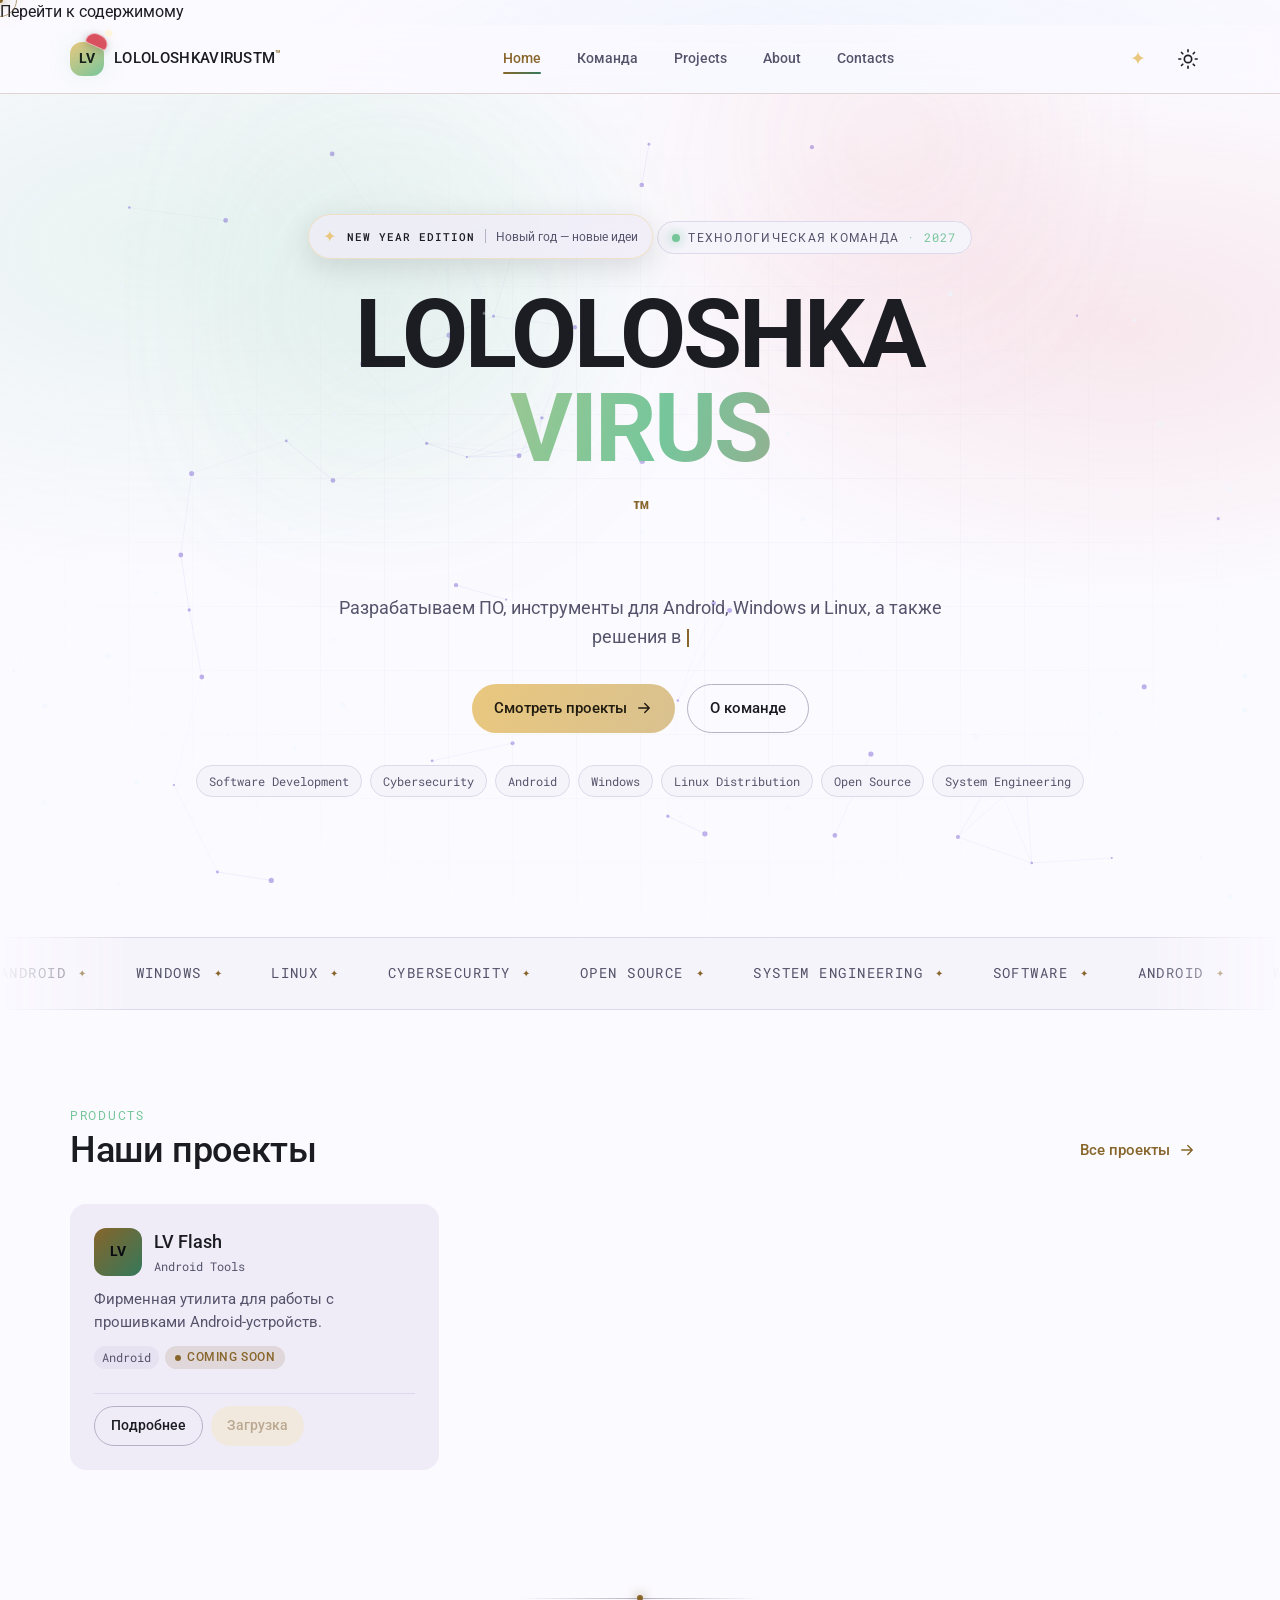
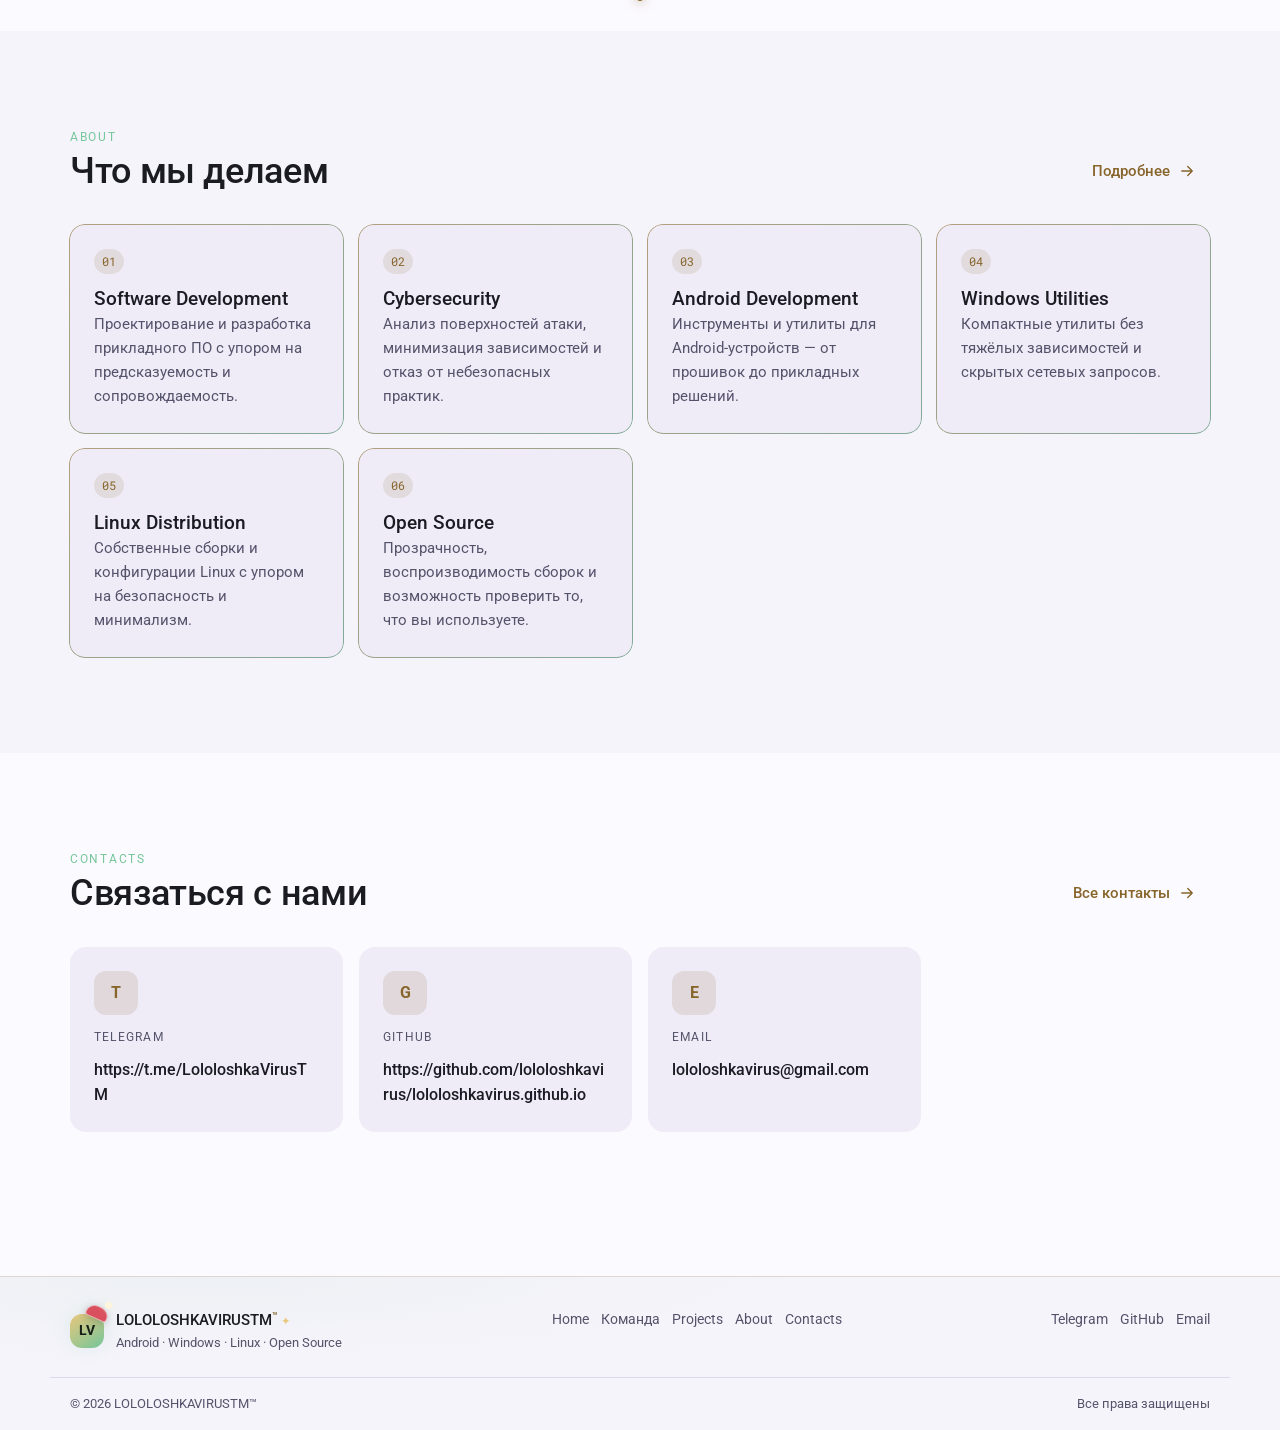
==== commit 8e6d69fe: "Add files via upload" ====
--- a/index.html
+++ b/index.html
@@ -5,7 +5,7 @@
   <meta name="viewport" content="width=device-width, initial-scale=1, viewport-fit=cover">
   <title>LOLOLOSHKAVIRUSTM™ — Технологическая команда</title>
   <meta name="description" content="LOLOLOSHKAVIRUSTM™ — разработка ПО, кибербезопасность, Android, Windows, Linux-дистрибутивы и открытый код.">
-  <meta name="theme-color" content="#0B0B12">
+  <meta name="theme-color" content="#10151a">
   <meta name="color-scheme" content="dark light">
   <meta property="og:type" content="website">
   <meta property="og:site_name" content="LOLOLOSHKAVIRUSTM™">
@@ -36,6 +36,7 @@
   <div class="fx-cursor" aria-hidden="true" id="fx-cursor"></div>
   <div class="fx-cursor-ring" aria-hidden="true" id="fx-cursor-ring"></div>
   <canvas class="fx-mesh" aria-hidden="true" id="fx-mesh"></canvas>
+  <canvas class="fx-snow" aria-hidden="true" id="fx-snow"></canvas>
 
   <a class="skip-link" href="#main">Перейти к содержимому</a>
 
@@ -47,11 +48,13 @@
       </a>
       <nav class="app-nav" aria-label="Основная навигация">
         <a class="app-nav__link" href="#/" data-route="/" data-nav="home">Home</a>
+        <a class="app-nav__link" href="#/team" data-route="/team" data-nav="team">Команда</a>
         <a class="app-nav__link" href="#/projects" data-route="/projects" data-nav="projects">Projects</a>
         <a class="app-nav__link" href="#/about" data-route="/about" data-nav="about">About</a>
         <a class="app-nav__link" href="#/contacts" data-route="/contacts" data-nav="contacts">Contacts</a>
       </nav>
       <div class="app-header__actions">
+        <button class="icon-btn effects-toggle" id="effects-toggle" type="button" aria-label="Выключить тяжёлые эффекты" title="Тяжёлые эффекты: включены" aria-pressed="true"><span aria-hidden="true">✦</span></button>
         <button class="icon-btn" id="theme-toggle" type="button" aria-label="Переключить цветовую тему" title="Переключить тему">
           <svg class="icon icon--sun" viewBox="0 0 24 24" fill="none" stroke="currentColor" stroke-width="1.8" stroke-linecap="round" stroke-linejoin="round" aria-hidden="true"><circle cx="12" cy="12" r="4"/><path d="M12 2v2M12 20v2M4.9 4.9l1.4 1.4M17.7 17.7l1.4 1.4M2 12h2M20 12h2M4.9 19.1l1.4-1.4M17.7 6.3l1.4-1.4"/></svg>
           <svg class="icon icon--moon" viewBox="0 0 24 24" fill="none" stroke="currentColor" stroke-width="1.8" stroke-linecap="round" stroke-linejoin="round" aria-hidden="true"><path d="M21 12.8A9 9 0 1 1 11.2 3a7 7 0 0 0 9.8 9.8z"/></svg>
@@ -74,6 +77,7 @@
       </div>
       <nav class="nav-drawer__nav" aria-label="Мобильная навигация">
         <a class="nav-drawer__link" href="#/" data-route="/">Home</a>
+        <a class="nav-drawer__link" href="#/team" data-route="/team">Команда</a>
         <a class="nav-drawer__link" href="#/projects" data-route="/projects">Projects</a>
         <a class="nav-drawer__link" href="#/about" data-route="/about">About</a>
         <a class="nav-drawer__link" href="#/contacts" data-route="/contacts">Contacts</a>
@@ -95,6 +99,7 @@
       </div>
       <nav class="app-footer__nav" aria-label="Навигация в подвале">
         <a href="#/" data-route="/">Home</a>
+        <a href="#/team" data-route="/team">Команда</a>
         <a href="#/projects" data-route="/projects">Projects</a>
         <a href="#/about" data-route="/about">About</a>
         <a href="#/contacts" data-route="/contacts">Contacts</a>
--- a/styles.css
+++ b/styles.css
@@ -815,4 +815,215 @@
   .hero__canvas, .fx-mesh, .fx-noise, .hero__grid { display: none; }
   body, button, a { cursor: auto; }
   .fx-cursor, .fx-cursor-ring { display: none; }
-}+}
+
+/* ============================================================
+   NEW YEAR EDITION — seasonal layer
+   ============================================================ */
+:root {
+  --holiday-red: #e46b72;
+  --holiday-green: #75c69a;
+  --holiday-gold: #e9c77d;
+  --holiday-ice: #b8dce9;
+}
+[data-theme="dark"] {
+  --primary: #d6b879;
+  --primary-container: #66512e;
+  --on-primary: #241a0b;
+  --secondary: #8bcdb0;
+  --secondary-container: #214b3a;
+  --tertiary: #e8a0a5;
+  --glow-1: 0 0 0 1px rgba(214,184,121,.22), 0 0 34px rgba(214,184,121,.16);
+  --glow-2: 0 0 0 1px rgba(139,205,176,.2), 0 0 38px rgba(139,205,176,.15);
+}
+[data-theme="light"] {
+  --primary: #87652b;
+  --primary-container: #f3e5c4;
+  --on-primary: #fffaf0;
+  --secondary: #34785a;
+  --secondary-container: #d9eee2;
+  --tertiary: #a64e58;
+}
+.fx-snow {
+  position: fixed;
+  inset: 0;
+  width: 100%;
+  height: 100%;
+  z-index: 20;
+  pointer-events: none;
+  opacity: .78;
+}
+.app-header {
+  border-bottom-color: color-mix(in srgb, var(--holiday-gold) 22%, var(--outline-variant));
+}
+.brand__mark {
+  background: linear-gradient(145deg, var(--holiday-gold), var(--holiday-green));
+  color: #172019;
+  box-shadow: 0 0 24px rgba(117,198,154,.16);
+}
+.hero {
+  background:
+    radial-gradient(ellipse at 12% 18%, rgba(117,198,154,.13), transparent 34%),
+    radial-gradient(ellipse at 88% 28%, rgba(228,107,114,.13), transparent 31%),
+    var(--bg);
+}
+.hero__glow {
+  background:
+    radial-gradient(circle at 22% 55%, rgba(117,198,154,.18), transparent 38%),
+    radial-gradient(circle at 78% 28%, rgba(228,107,114,.14), transparent 34%);
+}
+.hero__title-line--accent {
+  background: linear-gradient(105deg, var(--holiday-gold) 5%, var(--holiday-green) 52%, var(--holiday-red) 95%);
+  -webkit-background-clip: text;
+  background-clip: text;
+}
+.holiday-banner {
+  display: inline-flex;
+  align-items: center;
+  flex-wrap: wrap;
+  gap: 10px;
+  width: fit-content;
+  max-width: 100%;
+  margin: 0 0 28px;
+  padding: 9px 14px;
+  border: 1px solid color-mix(in srgb, var(--holiday-gold) 38%, transparent);
+  border-radius: 999px;
+  background: color-mix(in srgb, var(--surface-container) 76%, transparent);
+  color: var(--text);
+  box-shadow: 0 8px 30px rgba(0,0,0,.12), inset 0 1px rgba(255,255,255,.05);
+  font-family: var(--font-mono);
+  font-size: .7rem;
+  font-weight: 500;
+  letter-spacing: .09em;
+  backdrop-filter: blur(14px);
+}
+.holiday-banner__spark { color: var(--holiday-gold); font-size: 1rem; }
+.holiday-banner__divider { width: 1px; height: 14px; background: var(--outline); }
+.holiday-banner__message {
+  color: var(--text-secondary);
+  font-family: var(--font-sans);
+  font-size: .78rem;
+  font-weight: 400;
+  letter-spacing: 0;
+}
+.holiday-eyebrow { color: var(--holiday-green); font-family: var(--font-mono); }
+.hero__dot { background: var(--holiday-green); box-shadow: 0 0 12px var(--holiday-green); }
+.md-btn--filled {
+  background: linear-gradient(110deg, var(--holiday-gold), #d9c18e);
+  color: #211b10;
+}
+.md-btn--filled:hover { filter: brightness(1.07); }
+.section__eyebrow { color: var(--holiday-green); }
+.app-footer {
+  border-top-color: color-mix(in srgb, var(--holiday-gold) 25%, var(--outline-variant));
+  background:
+    radial-gradient(ellipse at 15% 0%, rgba(117,198,154,.07), transparent 40%),
+    var(--surface-lowest);
+}
+.app-footer__title::after {
+  content: " ✦";
+  color: var(--holiday-gold);
+  font-size: .75em;
+}
+.project-card:hover, .feature-card:hover, .about-card:hover, .contact-card:hover {
+  border-color: color-mix(in srgb, var(--holiday-green) 42%, var(--outline));
+}
+@media (max-width: 600px) {
+  .holiday-banner { margin-bottom: 22px; border-radius: 16px; }
+  .holiday-banner__message { flex-basis: 100%; padding-left: 22px; }
+  .holiday-banner__divider { display: none; }
+}
+@media (prefers-reduced-motion: reduce) {
+  .fx-snow { display: none; }
+}
+
+/* ============================================================
+   Holiday team tree + individual profiles
+   ============================================================ */
+.brand__mark { position: relative; overflow: visible; }
+.brand__mark::after {
+  content: ""; position: absolute; width: 23px; height: 13px; right: -5px; top: -8px;
+  background: #d94f5d; border-radius: 12px 12px 4px 4px; transform: rotate(24deg);
+  border: 1px solid rgba(255,255,255,.55); box-shadow: 0 2px 8px rgba(0,0,0,.2);
+}
+.brand__mark::before {
+  content: ""; position: absolute; width: 7px; height: 7px; right: -8px; top: -12px;
+  background: #fff4dc; border-radius: 50%; z-index: 1; box-shadow: 0 0 8px rgba(255,244,220,.65);
+}
+.effects-toggle { color: var(--holiday-gold); font-size: 19px; font-weight: 700; }
+.effects-toggle[aria-pressed="false"] { color: var(--text-secondary); opacity: .8; }
+body[data-heavy-effects="off"] .fx-mesh,
+body[data-heavy-effects="off"] .fx-snow,
+body[data-heavy-effects="off"] .fx-cursor,
+body[data-heavy-effects="off"] .fx-cursor-ring,
+body[data-heavy-effects="off"] .fx-page-transition { display: none !important; }
+body[data-heavy-effects="off"] *, body[data-heavy-effects="off"] *::before, body[data-heavy-effects="off"] *::after {
+  animation-duration: .001ms !important; animation-iteration-count: 1 !important;
+  transition-duration: .001ms !important; scroll-behavior: auto !important;
+}
+.team-hero { padding-bottom: 36px; }
+.team-section { padding-top: 20px; }
+.team-layout { display: grid; grid-template-columns: minmax(280px, 1fr) minmax(280px, .85fr); gap: clamp(30px, 6vw, 90px); align-items: center; }
+.tree-stage { position: relative; width: min(100%, 480px); height: 570px; margin: 0 auto; isolation: isolate; }
+.tree { position: absolute; left: 50%; transform: translateX(-50%); width: 0; height: 0; border-left: solid transparent; border-right: solid transparent; filter: drop-shadow(0 16px 25px rgba(0,0,0,.18)); }
+.tree--one { top: 76px; border-left-width: 95px; border-right-width: 95px; border-bottom: 160px solid #287b55; }
+.tree--two { top: 174px; border-left-width: 145px; border-right-width: 145px; border-bottom: 195px solid #206a49; }
+.tree--three { top: 292px; border-left-width: 190px; border-right-width: 190px; border-bottom: 205px solid #18573f; }
+.tree-trunk { position: absolute; width: 55px; height: 66px; left: calc(50% - 27px); bottom: 34px; background: linear-gradient(90deg,#70452d,#a46b43,#70452d); border-radius: 4px 4px 8px 8px; }
+.tree-star { position: absolute; z-index: 4; left: 50%; top: 30px; transform: translateX(-50%); color: #f4d47e; font-size: 48px; text-shadow: 0 0 18px rgba(244,212,126,.75); animation: star-glow 2.4s ease-in-out infinite alternate; }
+.tree-garland { position: absolute; z-index: 2; left: 50%; border: 2px solid transparent; border-bottom-color: rgba(245,211,130,.85); border-radius: 50%; transform: translateX(-50%) rotate(-7deg); pointer-events: none; }
+.garland-one { top: 195px; width: 230px; height: 105px; }
+.garland-two { top: 330px; width: 350px; height: 125px; }
+.tree-ornament { position: absolute; z-index: 5; display: flex; flex-direction: column; align-items: center; justify-content: center; width: 62px; height: 62px; border: 2px solid rgba(255,255,255,.7); border-radius: 50%; color: #fff; text-decoration: none; font-weight: 800; font-size: 13px; box-shadow: inset -7px -8px 12px rgba(0,0,0,.18), 0 8px 20px rgba(0,0,0,.25), 0 0 0 5px rgba(255,255,255,.08); transition: transform .25s ease, box-shadow .25s ease; }
+.tree-ornament::before { content: ""; position: absolute; width: 12px; height: 8px; border: 2px solid #c9b88c; border-bottom: 0; border-radius: 8px 8px 0 0; top: -10px; }
+.tree-ornament:hover, .tree-ornament:focus-visible { transform: translateY(-7px) scale(1.13) rotate(-5deg); box-shadow: 0 14px 28px rgba(0,0,0,.3), 0 0 24px currentColor; outline: none; }
+.tree-ornament small { position: absolute; top: calc(100% + 10px); white-space: nowrap; color: var(--text); font-size: 11px; font-weight: 600; text-shadow: 0 2px 8px var(--bg); }
+.ornament--gold { background: radial-gradient(circle at 30% 25%,#fff0ad,#d5a33e 70%); color: #5b3b0d; }
+.ornament--red { background: radial-gradient(circle at 30% 25%,#ffc1c5,#d94e5b 70%); }
+.ornament--blue { background: radial-gradient(circle at 30% 25%,#d1f4ff,#398cb9 70%); }
+.ornament--green { background: radial-gradient(circle at 30% 25%,#d1ffe0,#35976a 70%); }
+.ornament-1 { left: calc(50% - 28px); top: 135px; }
+.ornament-2 { left: calc(50% - 110px); top: 250px; }
+.ornament-3 { left: calc(50% + 58px); top: 310px; }
+.ornament-4 { left: calc(50% - 32px); top: 415px; }
+.tree-gift { position: absolute; bottom: 12px; width: 75px; height: 57px; border-radius: 5px; background: linear-gradient(135deg,#bd4655,#842d3a); box-shadow: 0 9px 16px rgba(0,0,0,.2); }
+.tree-gift::before { content: ""; position: absolute; left: 31px; height: 100%; width: 12px; background: #e8c879; }
+.tree-gift::after { content: ""; position: absolute; left: 25px; top: -10px; width: 25px; height: 13px; border: 4px solid #e8c879; border-radius: 50%; }
+.gift-one { left: calc(50% - 105px); transform: rotate(-7deg); }
+.gift-two { left: calc(50% + 30px); background: linear-gradient(135deg,#3b9b70,#21694c); transform: rotate(6deg); }
+.team-intro { max-width: 520px; }
+.team-kicker { color: var(--holiday-gold); font-family: var(--font-mono); letter-spacing: .18em; font-size: .75rem; }
+.team-intro h2 { margin: 12px 0; }
+.team-intro > p { color: var(--text-secondary); line-height: 1.7; }
+.team-member-list { margin-top: 26px; display: grid; gap: 10px; }
+.team-member-row { display: flex; align-items: center; gap: 13px; padding: 12px 15px; border: 1px solid var(--outline-variant); border-radius: 16px; background: var(--surface-container); color: var(--text); text-decoration: none; transition: transform .2s ease,border-color .2s ease; }
+.team-member-row:hover { transform: translateX(5px); border-color: var(--holiday-gold); }
+.team-member-row > span:nth-child(2) { display: grid; gap: 3px; flex: 1; }
+.team-member-row small { color: var(--text-secondary); font-size: .78rem; }
+.member-dot { display: grid; place-items: center; width: 38px; height: 38px; border-radius: 50%; color: #fff; font-weight: 800; font-size: 12px; }
+.member-dot--gold,.member-avatar--gold { background: linear-gradient(135deg,#f3d58c,#b98335); color: #39290f; }
+.member-dot--red,.member-avatar--red { background: linear-gradient(135deg,#ff9da5,#b83e50); }
+.member-dot--blue,.member-avatar--blue { background: linear-gradient(135deg,#a4e8ff,#347da9); }
+.member-dot--green,.member-avatar--green { background: linear-gradient(135deg,#a9f0c4,#31815c); }
+.member-arrow { color: var(--holiday-gold); font-size: 20px; }
+.back-link { display: inline-block; margin-bottom: 25px; color: var(--holiday-green); text-decoration: none; }
+.member-profile-head { display: flex; align-items: center; gap: 25px; margin-top: 20px; }
+.member-avatar { position: relative; flex: 0 0 auto; display: grid; place-items: center; width: 104px; height: 104px; border: 3px solid rgba(255,255,255,.65); border-radius: 32px; font-size: 27px; font-weight: 900; box-shadow: 0 15px 40px rgba(0,0,0,.22); }
+.member-avatar i { position: absolute; right: -11px; top: -13px; color: var(--holiday-gold); font-size: 25px; font-style: normal; }
+.member-content { display: grid; grid-template-columns: 1fr 1fr; gap: 20px; }
+.member-info { padding: clamp(20px,3vw,30px); }
+.member-info h2 { margin-bottom: 20px; }
+.info-pair { display: flex; justify-content: space-between; gap: 20px; padding: 13px 0; border-top: 1px solid var(--outline-variant); }
+.info-pair span { color: var(--text-secondary); }
+.social-list { display: grid; gap: 10px; }
+.social-row { display: flex; align-items: center; gap: 10px; padding: 13px 14px; border-radius: 12px; background: var(--surface-container); color: var(--text); text-decoration: none; }
+.social-row span { color: var(--text-secondary); min-width: 105px; }
+.social-row b { flex: 1; overflow-wrap: anywhere; }
+.social-row i { color: var(--holiday-green); font-style: normal; }
+.consent-note { padding: 20px; border: 1px dashed var(--outline); border-radius: 14px; color: var(--text-secondary); }
+.consent-note span { color: var(--holiday-gold); font-size: 24px; }
+.consent-note b { display: block; margin: 10px 0 6px; color: var(--text); }
+.consent-note p { line-height: 1.6; font-size: .9rem; }
+@keyframes star-glow { from { transform: translateX(-50%) scale(.94); opacity: .8; } to { transform: translateX(-50%) scale(1.08); opacity: 1; } }
+@media (max-width: 820px) { .team-layout { grid-template-columns: 1fr; } .tree-stage { height: 540px; } .team-intro { margin: 0 auto; } .member-content { grid-template-columns: 1fr; } }
+@media (max-width: 480px) { .tree-stage { transform: scale(.82); transform-origin: top center; margin-bottom: -90px; width: 122%; margin-left: -11%; } .member-profile-head { align-items: flex-start; gap: 16px; } .member-avatar { width: 76px; height: 76px; border-radius: 24px; font-size: 21px; } .member-profile-head h1 { font-size: clamp(30px,9vw,44px); } .social-row { flex-wrap: wrap; } }
